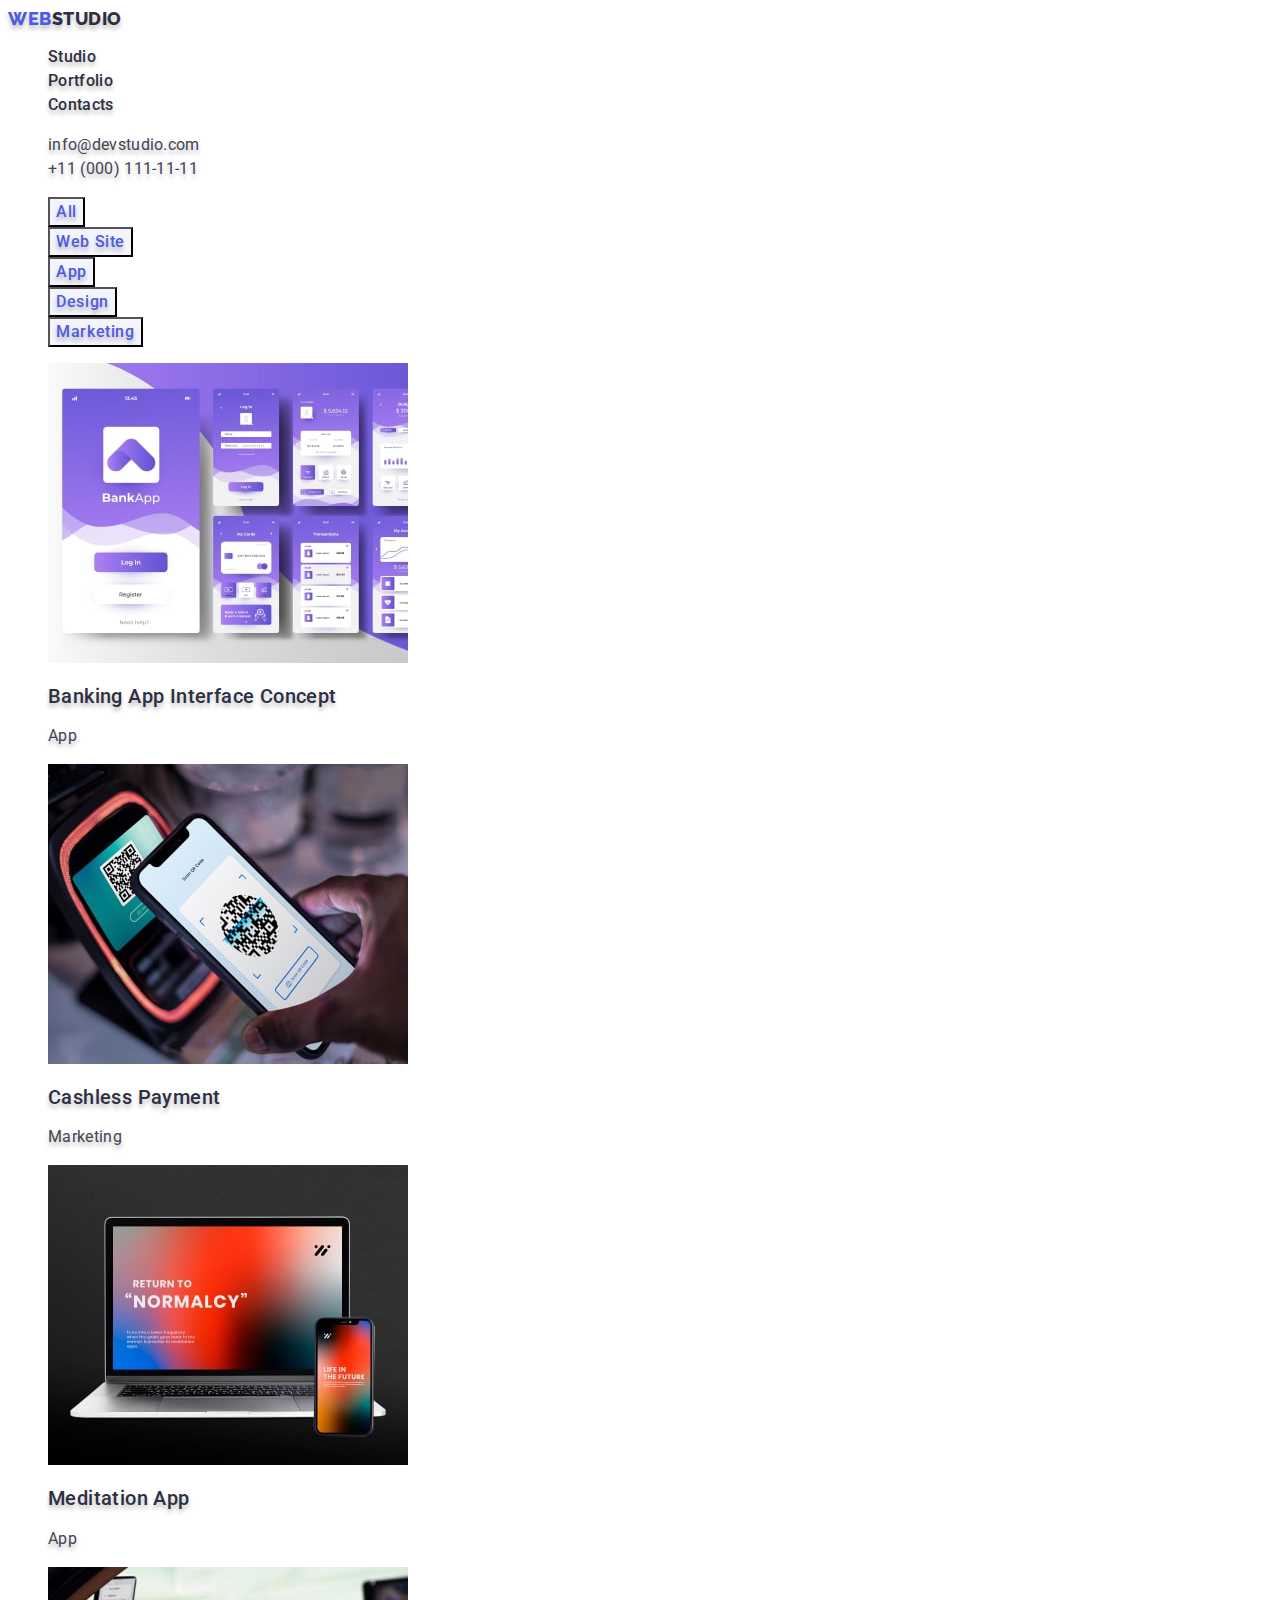
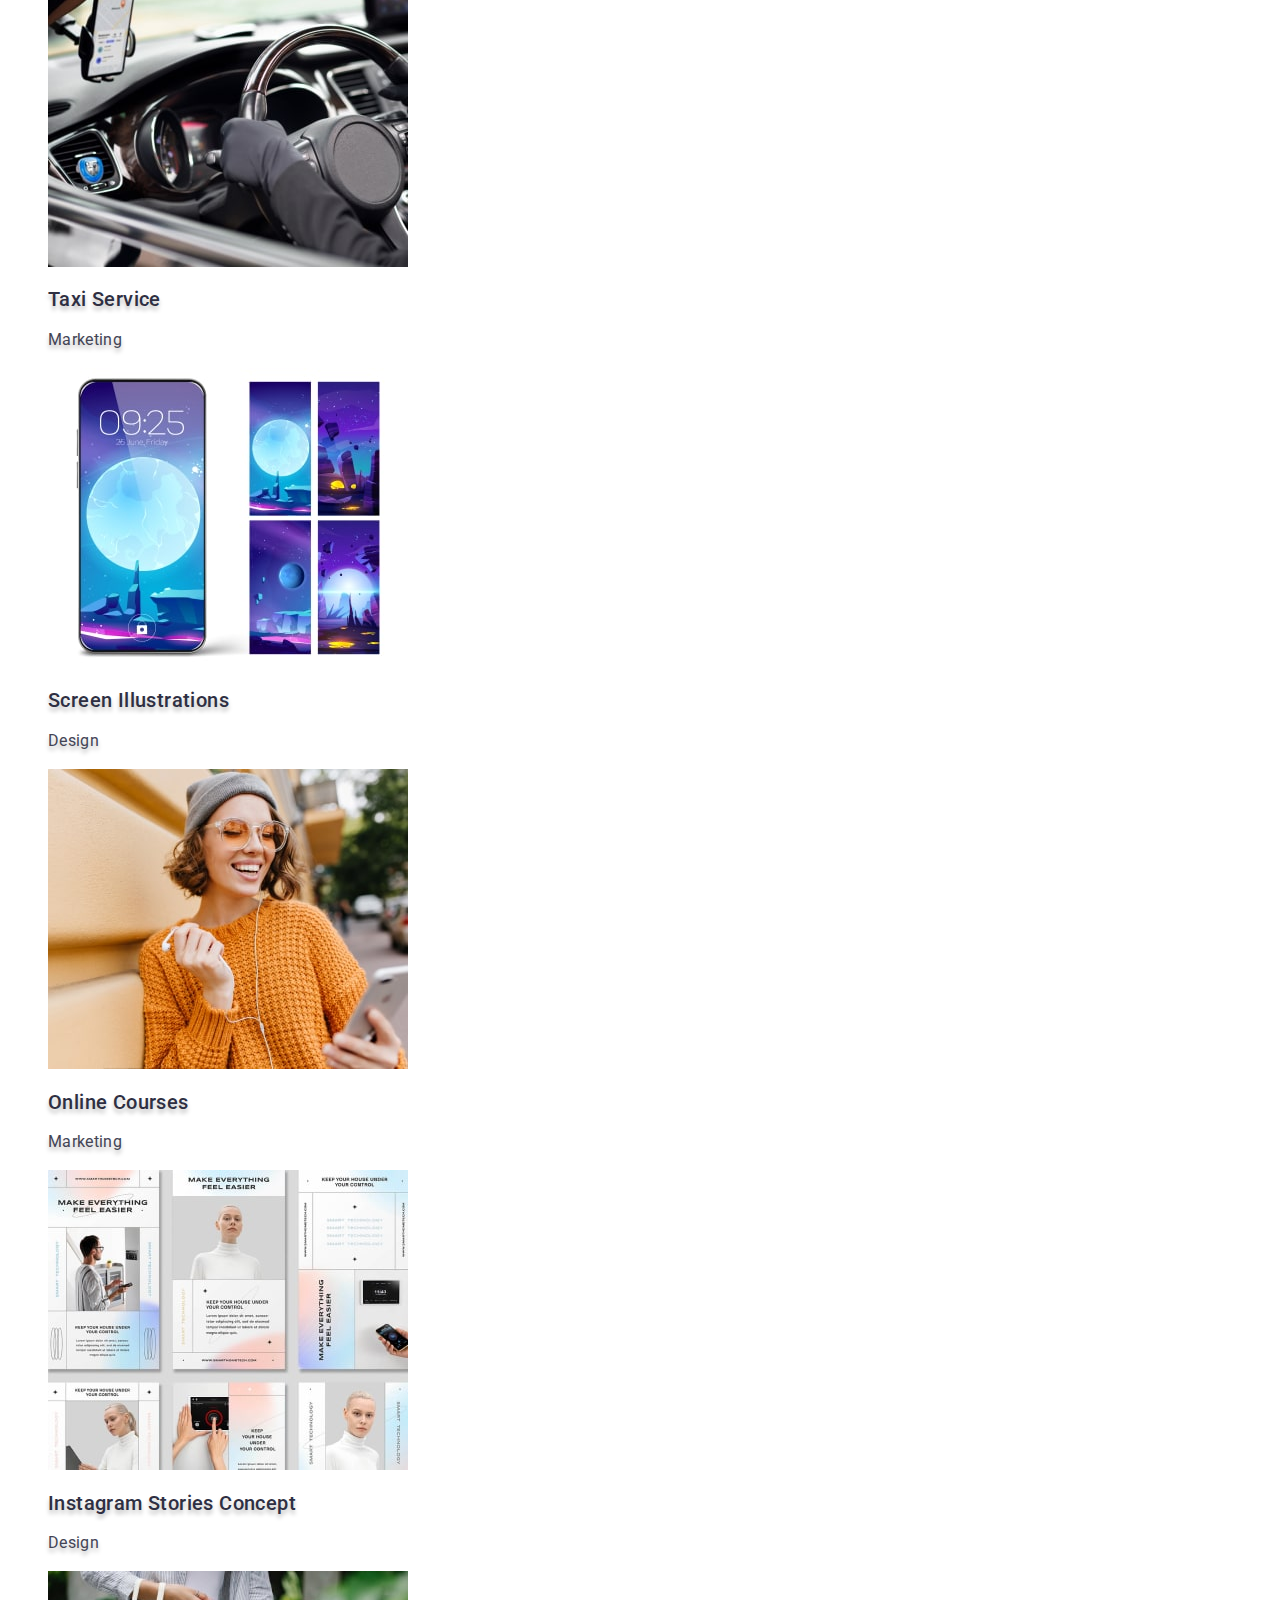
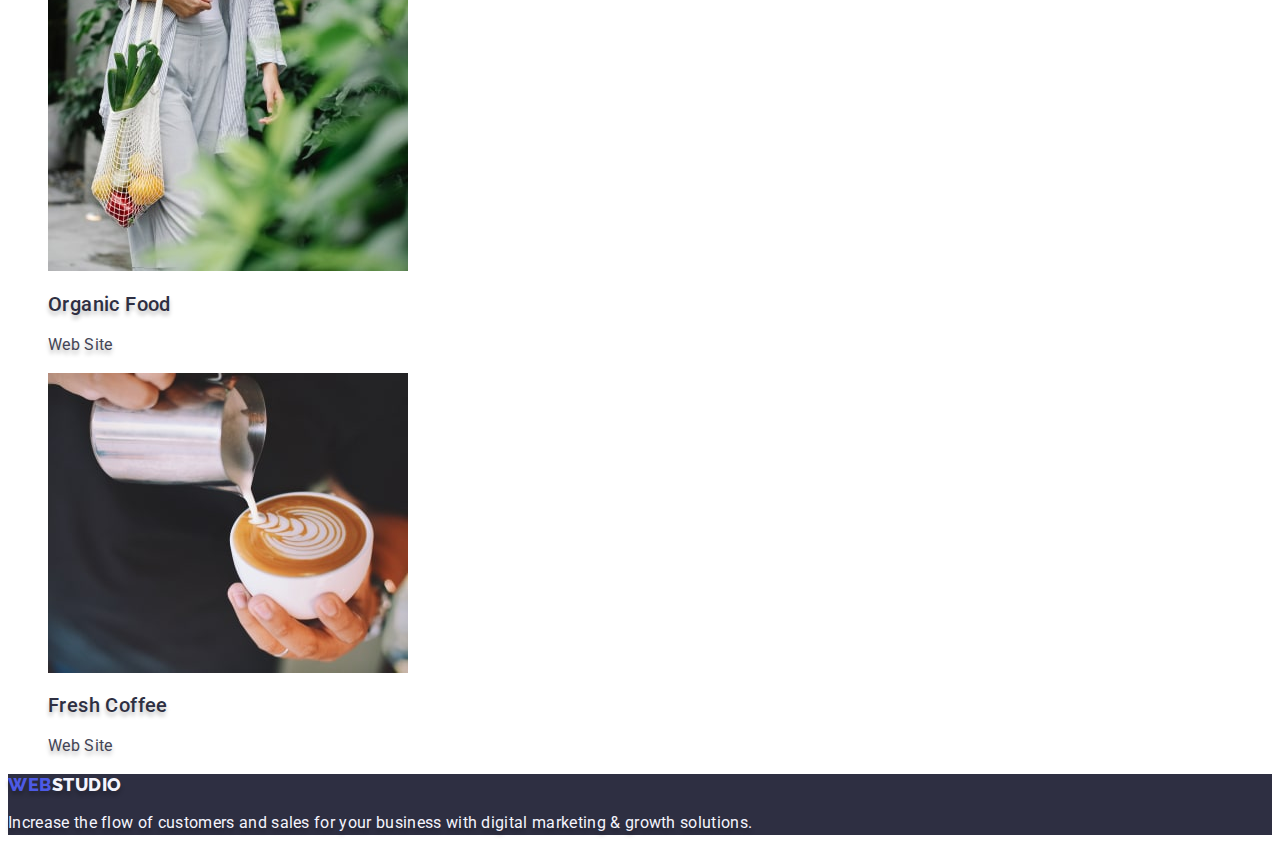
==== portfolio.html @ 1be3566a "Initial commit" ====
<!DOCTYPE html>
<html lang="en">
  <head>
    <meta charset="UTF-8" />
    <meta http-equiv="X-UA-Compatible" content="IE=edge" />
    <meta name="viewport" content="width=device-width, initial-scale=1.0" />
    <title>Document</title>
    <link rel="preconnect" href="https://fonts.googleapis.com" />
    <link rel="preconnect" href="https://fonts.gstatic.com" crossorigin />
    <link
      href="https://fonts.googleapis.com/css2?family=Raleway:wght@800&family=Roboto:wght@400;500;700;900&display=swap"
      rel="stylesheet"
    />
    <link rel="stylesheet" href="./css/styles.css" />
  </head>
  <body>
    <!-- Head_Portfolio -->
    <header class="portfolio-line">
      <!-- Logotype -->
      <nav class="portfolio-nav">
        <a class="portfolio-style link" href="./index.html"
          >Web<span class="logo link">Studio</span></a
        >
        <!-- Menu navigation -->
        <ul class="portfolio-menu list">
          <li class="portfolio-menu-item">
            <a class="portfolio-header-menu link" href="./index.html">Studio</a>
          </li>
          <li class="portfolio-menu-item">
            <a class="portfolio-header-menu link" href="./portfolio.html"
              >Portfolio</a
            >
          </li>
          <li class="portfolio-menu-item">
            <a class="portfolio-header-menu link" href="">Contacts</a>
          </li>
        </ul>
      </nav>
      <!-- Contacts -->
      <address class="address">
        <ul class="address-contact list">
          <li class="address-item">
            <a class="contact link" href="mailto:info@devstudio.com"
              >info@devstudio.com</a
            >
          </li>
          <li class="address-item">
            <a class="contact link" href="tel:+110001111111"
              >+11 (000) 111-11-11</a
            >
          </li>
        </ul>
      </address>
    </header>
    <!-- Filter Portfolio  -->
    <main class="portfolio-hero">
      <!-- Section_1_Portfolio-button -->
      <section class="advertising">
        <h1 hidden>portfolio</h1>
        <ul class="portfolio-list list">
          <li class="portfolio-item">
            <button type="button" class="portfolio-btn">All</button>
          </li>
          <li class="portfolio-item">
            <button type="button" class="portfolio-btn">Web Site</button>
          </li>
          <li class="portfolio-item">
            <button type="button" class="portfolio-btn">App</button>
          </li>
          <li class="portfolio-item">
            <button type="button" class="portfolio-btn">Design</button>
          </li>
          <li class="portfolio-item">
            <button type="button" class="portfolio-btn">Marketing</button>
          </li>
        </ul>
        <!-- Section_2_Portfolio -->
        <ul class="advertising-list list">
          <li class="advertising-item">
            <a class="link" href="./portfolio.html">
              <img
                src="./images/maket_bankapp-min.jpg"
                alt="Maket Bankapp photo"
                width="360"
                height="300"
              />
              <h2 class="advertising-subtitle">
                Banking App Interface Concept
              </h2>
              <p class="advertising-text">App</p>
            </a>
          </li>
          <li class="advertising-item">
            <a class="link" href="./portfolio.html">
              <img
                src="./images/qrscan-mobil.jpg"
                alt="QR-scan Mobil"
                width="360"
                height="300"
              />
              <h2 class="advertising-subtitle">Cashless Payment</h2>
              <p class="advertising-text">Marketing</p>
            </a>
          </li>
          <li class="advertising-item">
            <a class="link" href="./portfolio.html">
              <img
                src="./images/pc_and_mobile.jpg"
                alt="PC and Mobile"
                width="360"
                height="300"
              />
              <h2 class="advertising-subtitle">Meditation App</h2>
              <p class="advertising-text">App</p>
            </a>
          </li>

          <!-- Section_3_Portfolio -->

          <li class="advertising-item">
            <a class="link" href="./portfolio.html">
              <img
                src="./images/autogps.jpg"
                alt="Taxi"
                width="360"
                height="300"
              />
              <h2 class="advertising-subtitle">Taxi Service</h2>
              <p class="advertising-text">Marketing</p></a
            >
          </li>
          <li class="advertising-item">
            <a class="link" href="./portfolio.html">
              <img
                src="./images/mobile_phone_theme.jpg"
                alt="Mobile Theme"
                width="360"
                height="300"
              />
              <h2 class="advertising-subtitle">Screen Illustrations</h2>
              <p class="advertising-text">Design</p></a
            >
          </li>
          <li class="advertising-item">
            <a class="link" href="./portfolio.html">
              <img
                src="./images/girl_and_phone.jpg"
                alt="girl and WiFi"
                width="360"
                height="300"
              />
              <h2 class="advertising-subtitle">Online Courses</h2>
              <p class="advertising-text">Marketing</p></a
            >
          </li>

          <!-- Section_4_Portfolio -->

          <li class="advertising-item">
            <a class="link" href="./portfolio.html">
              <img
                src="./images/smart_house.jpg"
                alt="Smart House"
                width="360"
                height="300"
              />
              <h2 class="advertising-subtitle">Instagram Stories Concept</h2>
              <p class="advertising-text">Design</p></a
            >
          </li>
          <li class="advertising-item">
            <a class="link" href="./portfolio.html">
              <img
                src="./images/products.jpg"
                alt="Products"
                width="360"
                height="300"
              />
              <h2 class="advertising-subtitle">Organic Food</h2>
              <p class="advertising-text">Web Site</p></a
            >
          </li>
          <li class="advertising-item">
            <a class="link" href="./portfolio.html">
              <img
                src="./images/cappuccino.jpg"
                alt="Cappuccino"
                width="360"
                height="300"
              />
              <h2 class="advertising-subtitle">Fresh Coffee</h2>
              <p class="advertising-text">Web Site</p></a
            >
          </li>
        </ul>
      </section>
    </main>
    <!-- Footer Portfolio  -->
    <footer class="footer">
      <a class="style link" href="./index.html"
        >Web<span class="logo-footer link">Studio</span></a
      >
      <p class="footer-text">
        Increase the flow of customers and sales for your business with digital
        marketing & growth solutions.
      </p>
    </footer>
  </body>
</html>
---- css/styles.css ----
:root {
  --color-iris: #4d5ae5;
  --color-ocean: #404bbf;
  --color-green: #31d0aa;
  --color-slate: #434455;
  --color-light-slate: #8e8f99;
  --color-cornflower: #e7e9fc;
  --color-cloud: #f4f4fd;
  --color-grey: #2e2f42;
  --color-white: #ffffff;
  --color-dairy: #fcfcfc;
}

/** Базовий стиль */
body {
  font-family: 'Roboto', sans-serif;
  font-size: 16px;
  color: var(--color-grey);
  color: var(--color-slate);
  background-color: var(--color-white);
}

.link {
  text-decoration: none;
}

.list {
  list-style: none;
}
.header {
  background-color: var(--color-white);
}
/**Оформлення логотипу */
.style {
  font-family: 'Raleway', sans-serif;
  font-style: normal;
  font-size: 18px;
  text-transform: uppercase;
  font-weight: 800;
  line-height: 1.17;
  color: var(--color-iris);
  letter-spacing: 0.03em;
  text-shadow: 0px 4px 4px rgba(0, 0, 0, 0.25);
}
/** друга частина логотипу */
.logo {
  font-family: 'Raleway', sans-serif;
  font-style: normal;
  font-size: 18px;
  text-transform: uppercase;
  font-weight: 800;
  line-height: 1.17;
  letter-spacing: 0.03em;
  color: var(--color-grey);
  text-shadow: 0px 4px 4px rgba(0, 0, 0, 0.25);
}
/** Логотип Studio у футері */
.logo-footer {
  font-family: 'Raleway', sans-serif;
  font-style: normal;
  font-size: 18px;
  text-transform: uppercase;
  font-weight: 800;
  line-height: 1.17;
  color: var(--color-cloud);
  letter-spacing: 0.03em;
  text-shadow: 0px 4px 4px rgba(0, 0, 0, 0.25);
}
/** Меню навігації-посилання */

.menu {
  font-family: 'Roboto', sans-serif;
  font-style: normal;
}
.menu-item {
}
.header-menu {
  text-transform: capitalize;
  font-weight: 500;
  font-size: 16px;
  line-height: 1.5;
  letter-spacing: 0.02em;
  color: var(--color-grey);
  text-shadow: 0px 4px 4px rgba(0, 0, 0, 0.25);
}
.header-menu:hover,
.header-menu:focus {
  color: var(--color-ocean);
}
.header-menu:active {
  color: var(--color-white);
  background-color: var(--color-ocean);
}
/** Контакті */
.address {
  font-style: normal;
}
.address-contact {
}
.address-item {
}
.contact {
  font-family: 'Roboto', sans-serif;
  font-style: normal;
  font-weight: 400;
  font-size: 16px;
  line-height: 1.5;
  letter-spacing: 0.02em;
  color: var(--color-slate);
  text-shadow: 0px 4px 4px rgba(0, 0, 0, 0.25);
}
.contact:hover,
.contact:focus {
  color: var(--color-ocean);
  text-shadow: 0px 4px 4px rgba(0, 0, 0, 0.25);
}
/** Баннер секція 1 */
.hero {
  filter: drop-shadow(0px 4px 4px rgba(0, 0, 0, 0.25));
}
/** Заливка банера */
.banner-hero {
  background-color: var(--color-grey);
}
/** Текст банера */
.hero-title {
  font-weight: 700;
  font-size: 56px;
  line-height: 1.07;
  text-align: center;
  letter-spacing: 0.02em;
  color: var(--color-white);
  text-shadow: 0px 4px 4px rgba(0, 0, 0, 0.25);
}
/** Кнопка банера */
.hero-btn {
  font-family: 'Roboto', sans-serif;
  font-style: normal;
  font-weight: 500;
  font-size: 16px;
  line-height: 1.5;
  letter-spacing: 0.04em;
  color: var(--color-white);
  background-color: var(--color-iris);
  cursor: pointer;
}
.hero-btn:hover,
.hero-btn:focus {
  font-weight: 600;
  font-size: 16px;
  line-height: 1.19;
  letter-spacing: 0.04em;
  color: var(--color-white);
  background-color: var(--color-ocean);
}
.hero-btn:active {
  font-weight: 500;
  line-height: 1.5;
  color: var(--color-white);
  background-color: var(--color-ocean);
}
/** Секція 2 Бенефис */
.benefits {
  filter: drop-shadow(0px 4px 4px rgba(0, 0, 0, 0.25));
}
.benefits-list {
}
.benefits-item {
}
.benefits-subtitle {
  font-weight: 500;
  font-size: 20px;
  line-height: 1.2;
  letter-spacing: 0.02em;
  color: var(--color-grey);
  text-shadow: 0px 4px 4px rgba(0, 0, 0, 0.25);
}
.benefits-text {
  font-size: 16px;
  line-height: 1.5;
  letter-spacing: 0.02em;
  color: var(--color-slate);
  text-shadow: 0px 4px 4px rgba(0, 0, 0, 0.25);
}
/** Секція 3 digital */
.digital {
  filter: drop-shadow(0px 4px 4px rgba(0, 0, 0, 0.25));
}
.digital-title {
  font-weight: 700;
  font-size: 36px;
  line-height: 1.11;
  text-align: center;
  letter-spacing: 0.02em;
  text-transform: capitalize;
  color: var(--color-grey);
  text-shadow: 0px 4px 4px rgba(0, 0, 0, 0.25);
}
.digital-list {
}
.digital-item {
}
/** Секція 4 Команда */
.team {
  background-color: var(--color-cloud);
  filter: drop-shadow(0px 4px 4px rgba(0, 0, 0, 0.25));
}
.team-title {
  text-align: center;
  font-weight: 700;
  font-size: 36px;
  line-height: 1.11;
  letter-spacing: 0.02em;
  text-transform: capitalize;
  color: var(--color-grey);

  text-shadow: 0px 4px 4px rgba(0, 0, 0, 0.25);
}
.team-list {
}
.team-item {
  background-color: var(--color-white);
}
.team-subtitle {
  font-weight: 500;
  font-size: 20px;
  line-height: 1.2;
  letter-spacing: 0.02em;
  color: var(--color-grey);
  text-shadow: 0px 4px 4px rgba(0, 0, 0, 0.25);
}
.team-text {
  font-size: 16px;
  line-height: 1.5;
  letter-spacing: 0.02em;
  color: var(--color-slate);
  text-shadow: 0px 4px 4px rgba(0, 0, 0, 0.25);
}

/** Абзац у футері */
.footer {
  background-color: var(--color-grey);
}

.footer-text {
  font-size: 16px;
  line-height: 1.5;
  letter-spacing: 0.02em;
  color: var(--color-cloud);
  text-shadow: 0px 4px 4px rgba(0, 0, 0, 0.25);
}
/*? Сторінка Портфоліо */

/*? Шапка портфоліо */
.portfolio-line {
  background-color: var(--color-white);
}
.portfolio-nav {
}
/*? Логотип портфоліо */
.portfolio-style {
  font-family: 'Raleway', sans-serif;
  font-style: normal;
  font-size: 18px;
  text-transform: uppercase;
  font-weight: 800;
  line-height: 1.17;
  color: var(--color-iris);
  letter-spacing: 0.03em;
  text-shadow: 0px 4px 4px rgba(0, 0, 0, 0.25);
}
.portfolio-menu {
}
.portfolio-menu-item {
}
.portfolio-header-menu {
  font-family: 'Roboto', sans-serif;
  font-style: normal;
  text-transform: capitalize;
  font-weight: 500;
  font-size: 16px;
  line-height: 1.5;
  letter-spacing: 0.02em;
  color: var(--color-grey);
  text-shadow: 0px 4px 4px rgba(0, 0, 0, 0.25);
}
.portfolio-header-menu:hover,
.portfolio-header-menu:focus {
  color: var(--color-ocean);
}
.portfolio-header-menu:active {
  color: var(--color-white);
  background-color: var(--color-ocean);
}

/*? Секція 1 Кнопки портфоліо */
.portfolio-hero {
}
.portfolio-list {
}
.portfolio-item {
}
.portfolio-btn {
  font-family: 'Roboto', sans-serif;
  font-style: normal;
  font-weight: 500;
  font-size: 16px;
  line-height: 1.5;
  color: var(--color-iris);
  text-shadow: 0px 4px 4px rgba(0, 0, 0, 0.25);
  background-color: var(--color-cloud);

  text-align: center;
  letter-spacing: 0.04em;
}
.portfolio-btn:hover,
.portfolio-btn:focus {
  color: var(--color-white);
  background-color: var(--color-ocean);
  cursor: pointer;
}
.portfolio-btn:active {
  color: var(--color-white);
  background-color: var(--color-ocean);

  cursor: pointer;
  text-shadow: 0px 4px 4px rgba(0, 0, 0, 0.25);
}
/*? Секція 2 Реклама Портфоліо*/
.advertising {
}
.visually-hidden {
}
.advertising-list {
}
.advertising-item {
  background-color: var(--color-white);
}
.advertising-subtitle {
  font-weight: 500;
  font-size: 20px;
  line-height: 1.2;
  letter-spacing: 0.02em;
  color: var(--color-grey);
  text-shadow: 0px 4px 4px rgba(0, 0, 0, 0.25);
}
.advertising-text {
  font-size: 16px;
  line-height: 1.5;
  letter-spacing: 0.02em;
  color: var(--color-slate);
  text-shadow: 0px 4px 4px rgba(0, 0, 0, 0.25);
}
/*? Секція 3 Сервіс портфоліо */

/*? Секція 4 features портфоліо */
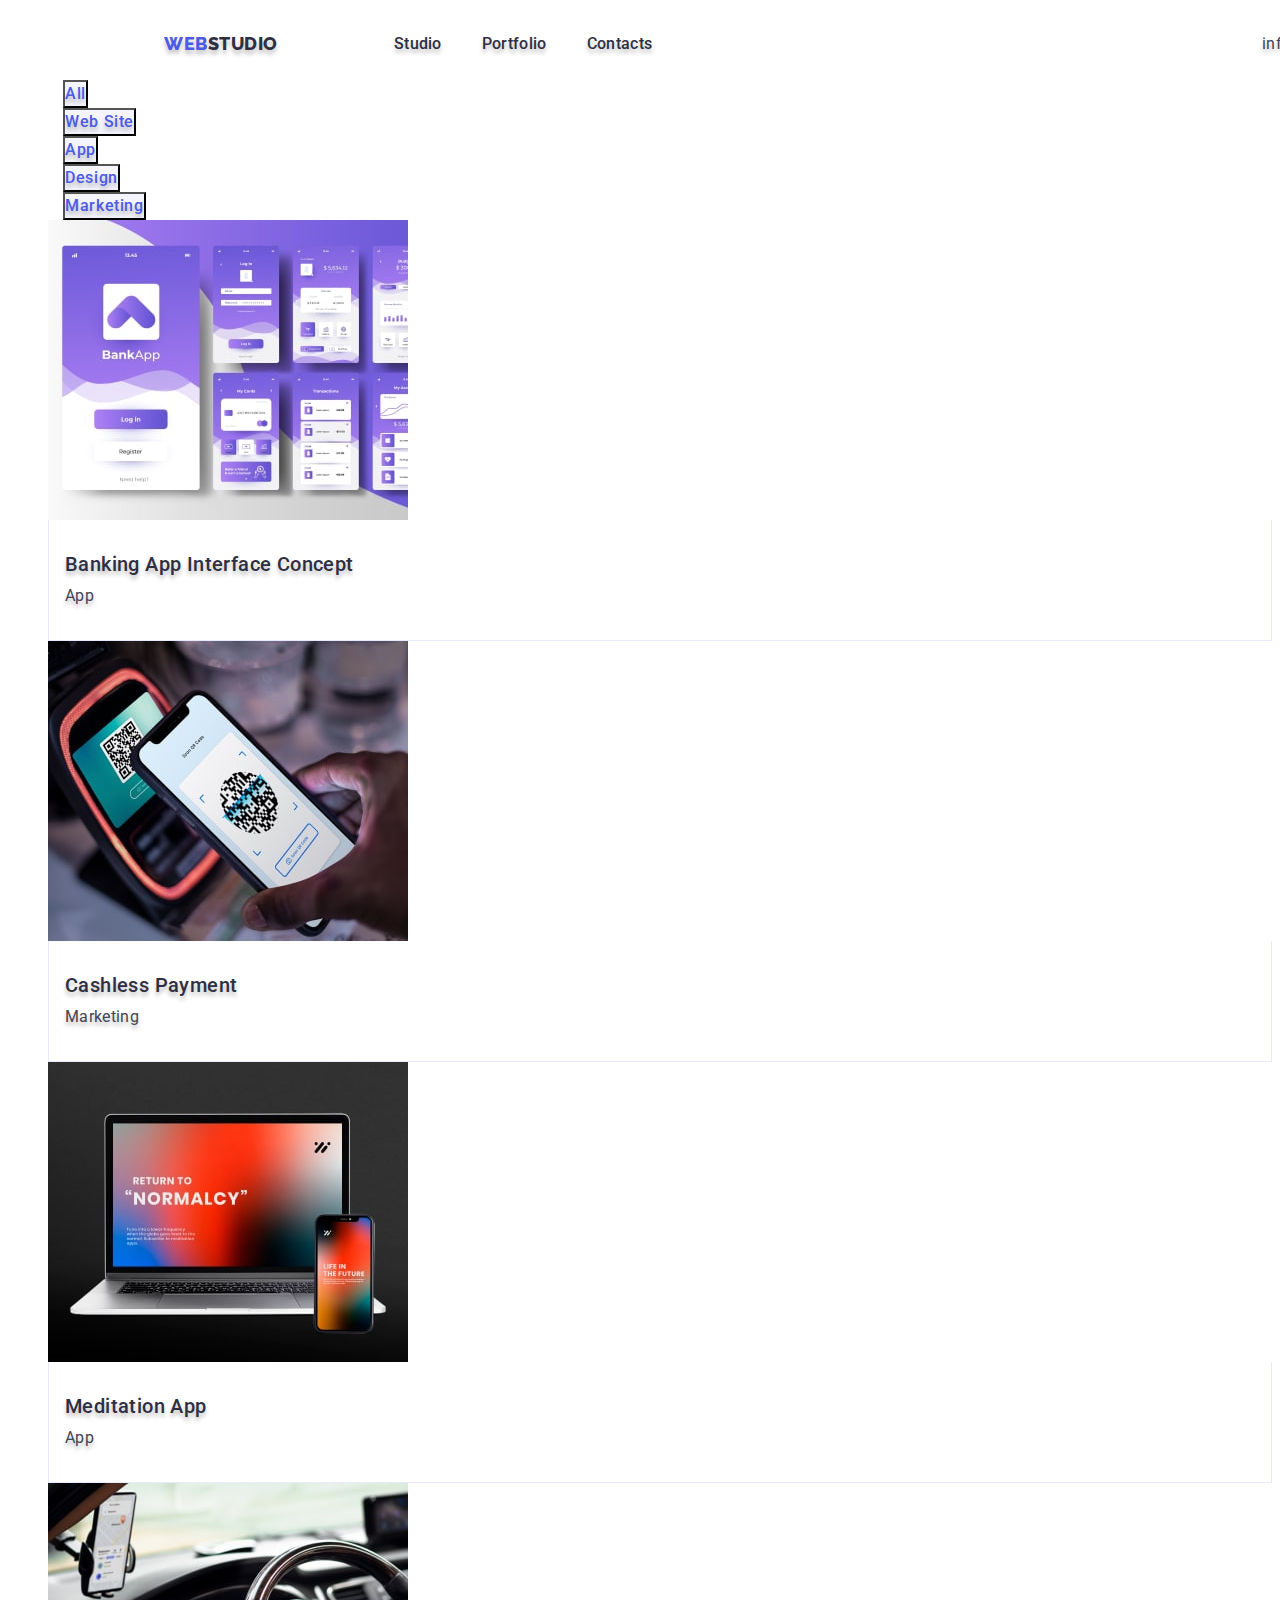
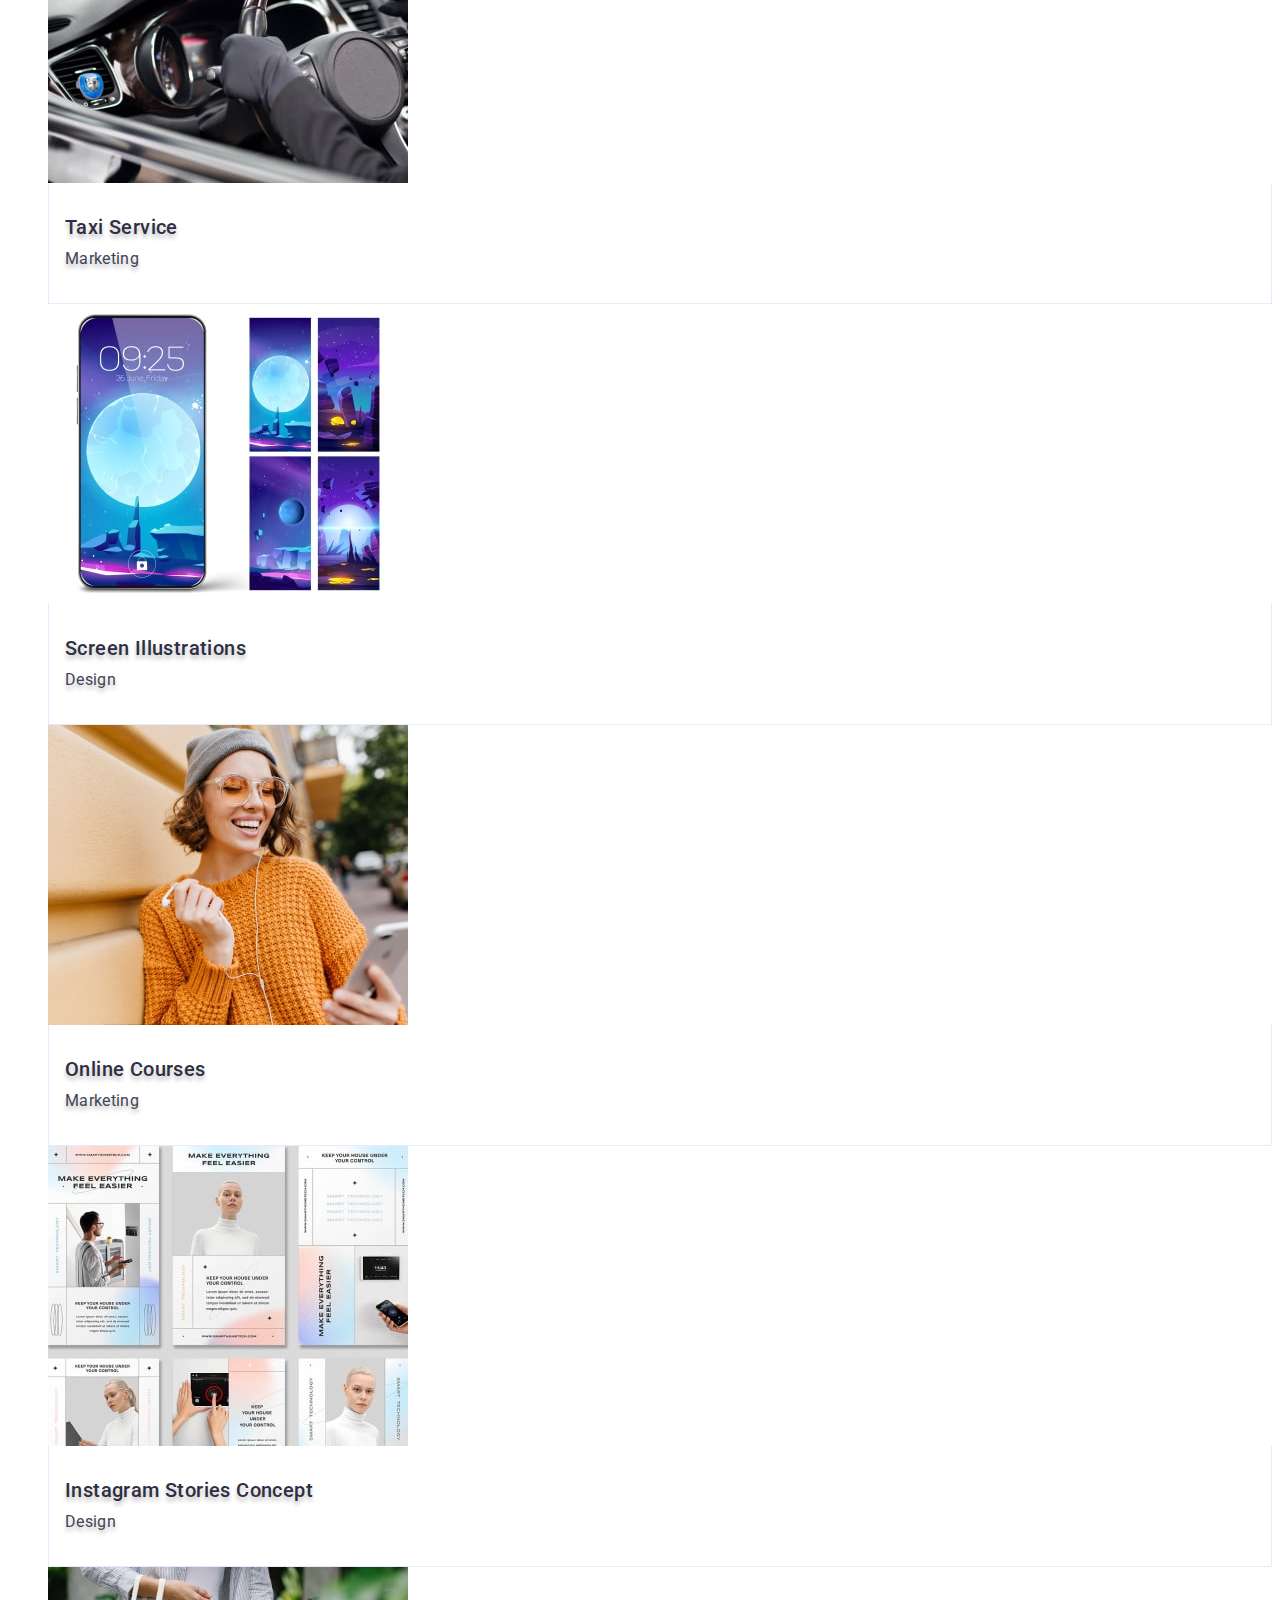
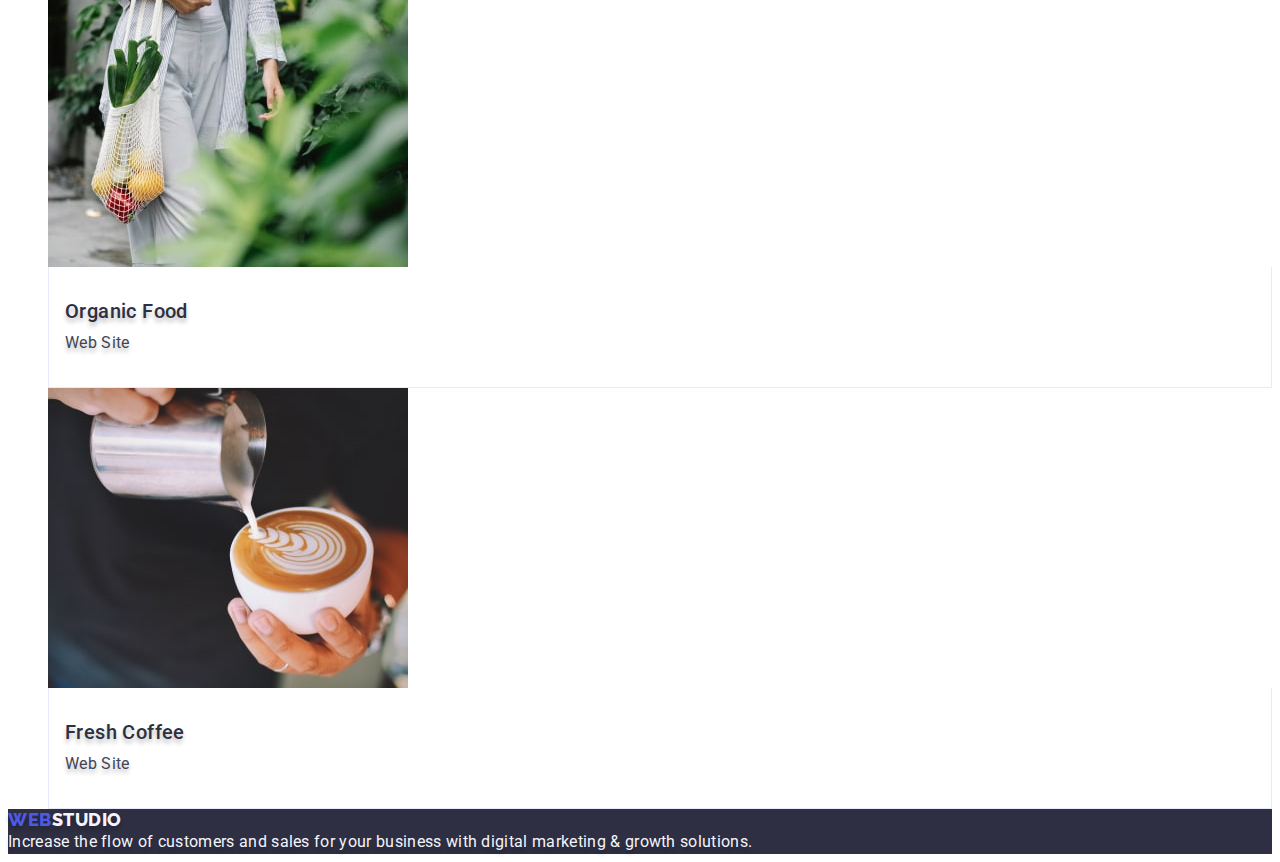
==== commit 7d637749: "add dz3" ====
--- a/portfolio.html
+++ b/portfolio.html
@@ -11,69 +11,78 @@
       href="https://fonts.googleapis.com/css2?family=Raleway:wght@800&family=Roboto:wght@400;500;700;900&display=swap"
       rel="stylesheet"
     />
+    <link
+      rel="stylesheet"
+      href="https://cdnjs.cloudflare.com/ajax/libs/modern-normalize/2.0.0/modern-normalize.min.css"
+      integrity="sha512-4xo8blKMVCiXpTaLzQSLSw3KFOVPWhm/TRtuPVc4WG6kUgjH6J03IBuG7JZPkcWMxJ5huwaBpOpnwYElP/m6wg=="
+      crossorigin="anonymous"
+      referrerpolicy="no-referrer"
+    />
     <link rel="stylesheet" href="./css/styles.css" />
   </head>
   <body>
     <!-- Head_Portfolio -->
     <header class="portfolio-line">
       <!-- Logotype -->
-      <nav class="portfolio-nav">
-        <a class="portfolio-style link" href="./index.html"
-          >Web<span class="logo link">Studio</span></a
-        >
-        <!-- Menu navigation -->
-        <ul class="portfolio-menu list">
-          <li class="portfolio-menu-item">
-            <a class="portfolio-header-menu link" href="./index.html">Studio</a>
-          </li>
-          <li class="portfolio-menu-item">
-            <a class="portfolio-header-menu link" href="./portfolio.html"
-              >Portfolio</a
-            >
-          </li>
-          <li class="portfolio-menu-item">
-            <a class="portfolio-header-menu link" href="">Contacts</a>
-          </li>
-        </ul>
-      </nav>
-      <!-- Contacts -->
-      <address class="address">
-        <ul class="address-contact list">
-          <li class="address-item">
-            <a class="contact link" href="mailto:info@devstudio.com"
-              >info@devstudio.com</a
-            >
-          </li>
-          <li class="address-item">
-            <a class="contact link" href="tel:+110001111111"
-              >+11 (000) 111-11-11</a
-            >
-          </li>
-        </ul>
-      </address>
+      <div class="container header-container">
+        <nav class="navigation">
+          <a class="style link" href="./index.html"
+            >Web<span class="logo link">Studio</span></a
+          >
+          <!-- Menu navigation -->
+          <ul class="menu list">
+            <li class="menu-item">
+              <a class="header-menu link" href="./index.html">Studio</a>
+            </li>
+            <li class="menu-item">
+              <a class="header-menu link" href="./portfolio.html">Portfolio</a>
+            </li>
+            <li class="menu-item">
+              <a class="header-menu link" href="">Contacts</a>
+            </li>
+          </ul>
+        </nav>
+        <!-- Contacts -->
+        <address class="address">
+          <ul class="address-contact list">
+            <li class="address-item">
+              <a class="contact link" href="mailto:info@devstudio.com"
+                >info@devstudio.com</a
+              >
+            </li>
+            <li class="address-item">
+              <a class="contact link" href="tel:+110001111111"
+                >+11 (000) 111-11-11</a
+              >
+            </li>
+          </ul>
+        </address>
+      </div>
     </header>
     <!-- Filter Portfolio  -->
     <main class="portfolio-hero">
       <!-- Section_1_Portfolio-button -->
       <section class="advertising">
-        <h1 hidden>portfolio</h1>
-        <ul class="portfolio-list list">
-          <li class="portfolio-item">
-            <button type="button" class="portfolio-btn">All</button>
-          </li>
-          <li class="portfolio-item">
-            <button type="button" class="portfolio-btn">Web Site</button>
-          </li>
-          <li class="portfolio-item">
-            <button type="button" class="portfolio-btn">App</button>
-          </li>
-          <li class="portfolio-item">
-            <button type="button" class="portfolio-btn">Design</button>
-          </li>
-          <li class="portfolio-item">
-            <button type="button" class="portfolio-btn">Marketing</button>
-          </li>
-        </ul>
+        <div class="container portfolio-container">
+          <h1 class="visually-hidden">portfolio</h1>
+          <ul class="portfolio-list list">
+            <li class="portfolio-item">
+              <button type="button" class="portfolio-btn">All</button>
+            </li>
+            <li class="portfolio-item">
+              <button type="button" class="portfolio-btn">Web Site</button>
+            </li>
+            <li class="portfolio-item">
+              <button type="button" class="portfolio-btn">App</button>
+            </li>
+            <li class="portfolio-item">
+              <button type="button" class="portfolio-btn">Design</button>
+            </li>
+            <li class="portfolio-item">
+              <button type="button" class="portfolio-btn">Marketing</button>
+            </li>
+          </ul>
+        </div>
         <!-- Section_2_Portfolio -->
         <ul class="advertising-list list">
           <li class="advertising-item">
@@ -84,10 +93,13 @@
                 width="360"
                 height="300"
               />
-              <h2 class="advertising-subtitle">
-                Banking App Interface Concept
-              </h2>
-              <p class="advertising-text">App</p>
+
+              <div class="advertising-portfolio">
+                <h2 class="advertising-subtitle">
+                  Banking App Interface Concept
+                </h2>
+                <p class="advertising-text">App</p>
+              </div>
             </a>
           </li>
           <li class="advertising-item">
@@ -98,8 +110,10 @@
                 width="360"
                 height="300"
               />
-              <h2 class="advertising-subtitle">Cashless Payment</h2>
-              <p class="advertising-text">Marketing</p>
+              <div class="advertising-portfolio">
+                <h2 class="advertising-subtitle">Cashless Payment</h2>
+                <p class="advertising-text">Marketing</p>
+              </div>
             </a>
           </li>
           <li class="advertising-item">
@@ -110,8 +124,10 @@
                 width="360"
                 height="300"
               />
-              <h2 class="advertising-subtitle">Meditation App</h2>
-              <p class="advertising-text">App</p>
+              <div class="advertising-portfolio">
+                <h2 class="advertising-subtitle">Meditation App</h2>
+                <p class="advertising-text">App</p>
+              </div>
             </a>
           </li>
 
@@ -125,8 +141,10 @@
                 width="360"
                 height="300"
               />
-              <h2 class="advertising-subtitle">Taxi Service</h2>
-              <p class="advertising-text">Marketing</p></a
+              <div class="advertising-portfolio">
+                <h2 class="advertising-subtitle">Taxi Service</h2>
+                <p class="advertising-text">Marketing</p>
+              </div></a
             >
           </li>
           <li class="advertising-item">
@@ -137,8 +155,10 @@
                 width="360"
                 height="300"
               />
-              <h2 class="advertising-subtitle">Screen Illustrations</h2>
-              <p class="advertising-text">Design</p></a
+              <div class="advertising-portfolio">
+                <h2 class="advertising-subtitle">Screen Illustrations</h2>
+                <p class="advertising-text">Design</p>
+              </div></a
             >
           </li>
           <li class="advertising-item">
@@ -149,8 +169,10 @@
                 width="360"
                 height="300"
               />
-              <h2 class="advertising-subtitle">Online Courses</h2>
-              <p class="advertising-text">Marketing</p></a
+              <div class="advertising-portfolio">
+                <h2 class="advertising-subtitle">Online Courses</h2>
+                <p class="advertising-text">Marketing</p>
+              </div></a
             >
           </li>
 
@@ -164,8 +186,10 @@
                 width="360"
                 height="300"
               />
-              <h2 class="advertising-subtitle">Instagram Stories Concept</h2>
-              <p class="advertising-text">Design</p></a
+              <div class="advertising-portfolio">
+                <h2 class="advertising-subtitle">Instagram Stories Concept</h2>
+                <p class="advertising-text">Design</p>
+              </div></a
             >
           </li>
           <li class="advertising-item">
@@ -176,8 +200,10 @@
                 width="360"
                 height="300"
               />
-              <h2 class="advertising-subtitle">Organic Food</h2>
-              <p class="advertising-text">Web Site</p></a
+              <div class="advertising-portfolio">
+                <h2 class="advertising-subtitle">Organic Food</h2>
+                <p class="advertising-text">Web Site</p>
+              </div></a
             >
           </li>
           <li class="advertising-item">
@@ -188,8 +214,10 @@
                 width="360"
                 height="300"
               />
-              <h2 class="advertising-subtitle">Fresh Coffee</h2>
-              <p class="advertising-text">Web Site</p></a
+              <div class="advertising-portfolio">
+                <h2 class="advertising-subtitle">Fresh Coffee</h2>
+                <p class="advertising-text">Web Site</p>
+              </div></a
             >
           </li>
         </ul>
--- a/css/styles.css
+++ b/css/styles.css
@@ -11,6 +11,19 @@
   --color-dairy: #fcfcfc;
 }
 
+.visually-hidden {
+  position: absolute;
+  width: 1px;
+  height: 1px;
+  margin: -1px;
+  border: 0;
+  padding: 0;
+  white-space: nowrap;
+  clip-path: inset(100%);
+  clip: rect(0 0 0 0);
+  overflow: hidden;
+}
+
 /** Базовий стиль */
 body {
   font-family: 'Roboto', sans-serif;
@@ -20,6 +33,44 @@
   background-color: var(--color-white);
 }
 
+p,
+h1,
+h2,
+h3,
+h4,
+h5,
+h6 {
+  margin-top: 0;
+  margin-bottom: 0;
+}
+
+ul {
+  margin-top: 0;
+  margin-bottom: 0;
+  gap: 40px;
+}
+
+img {
+  display: flex;
+  display: block;
+  max-width: 100%;
+  height: auto;
+}
+
+.container {
+  width: 100px;
+  min-width: 1440px;
+  padding-left: 15px;
+  padding-right: 15px;
+  margin: 0 auto;
+}
+.header-container {
+  display: flex;
+  justify-content: space-between;
+  padding-left: 156px;
+  padding-right: 156px;
+  align-items: center;
+}
 .link {
   text-decoration: none;
 }
@@ -27,11 +78,303 @@
 .list {
   list-style: none;
 }
+
 .header {
   background-color: var(--color-white);
+  padding-top: 24px;
+  padding-bottom: 24px;
+}
+.navigation {
+  display: flex;
+  align-items: center;
 }
 /**Оформлення логотипу */
 .style {
+  font-family: 'Raleway', sans-serif;
+  font-style: normal;
+  font-size: 18px;
+  text-transform: uppercase;
+  font-weight: 800;
+  line-height: 1.17;
+
+  color: var(--color-iris);
+  letter-spacing: 0.03em;
+  text-shadow: 0px 4px 4px rgba(0, 0, 0, 0.25);
+}
+/** друга частина логотипу */
+.logo {
+  font-family: 'Raleway', sans-serif;
+  font-style: normal;
+  font-size: 18px;
+  text-transform: uppercase;
+  font-weight: 800;
+  line-height: 1.17;
+  letter-spacing: 0.03em;
+  color: var(--color-grey);
+  text-shadow: 0px 4px 4px rgba(0, 0, 0, 0.25);
+}
+/** Логотип Studio у футері */
+.logo-footer {
+  font-family: 'Raleway', sans-serif;
+  font-style: normal;
+  font-size: 18px;
+  text-transform: uppercase;
+  font-weight: 800;
+  line-height: 1.17;
+  color: var(--color-cloud);
+  letter-spacing: 0.03em;
+  text-shadow: 0px 4px 4px rgba(0, 0, 0, 0.25);
+}
+/** Меню навігації-посилання */
+
+.menu {
+  font-family: 'Roboto', sans-serif;
+  font-style: normal;
+  display: flex;
+  flex-direction: row;
+  align-items: flex-start;
+  margin: 0 76px;
+}
+.menu-item {
+}
+.header-menu {
+  text-transform: capitalize;
+  font-weight: 500;
+  font-size: 16px;
+  line-height: 1.5;
+  letter-spacing: 0.02em;
+  color: var(--color-grey);
+  text-shadow: 0px 4px 4px rgba(0, 0, 0, 0.25);
+}
+.header-menu:hover,
+.header-menu:focus {
+  color: var(--color-ocean);
+}
+.header-menu:active {
+  color: var(--color-white);
+  background-color: var(--color-ocean);
+}
+/** Контакті */
+.address {
+  font-style: normal;
+}
+.address-contact {
+  display: flex;
+  align-items: center;
+  gap: 40px;
+}
+
+.address-item {
+}
+.contact {
+  font-family: 'Roboto', sans-serif;
+  font-style: normal;
+  font-weight: 400;
+  font-size: 16px;
+  line-height: 1.5;
+  letter-spacing: 0.02em;
+  color: var(--color-slate);
+  text-shadow: 0px 4px 4px rgba(0, 0, 0, 0.25);
+}
+.contact:hover,
+.contact:focus {
+  color: var(--color-ocean);
+  text-shadow: 0px 4px 4px rgba(0, 0, 0, 0.25);
+}
+/** Баннер секція 1 */
+.hero {
+  filter: drop-shadow(0px 4px 4px rgba(0, 0, 0, 0.25));
+}
+/** Заливка банера */
+.banner-hero {
+  min-height: 600px;
+}
+
+.hero-container {
+  width: 1440px;
+
+  left: 0px;
+  top: 72px;
+  background-color: var(--color-grey);
+}
+/** Текст банера */
+.hero-title {
+  font-weight: 700;
+  font-size: 56px;
+  line-height: 1.07;
+  text-align: center;
+  letter-spacing: 0.02em;
+  max-width: 496px;
+  margin: 0 auto;
+  padding-top: 188px;
+  padding-bottom: 188px;
+  color: var(--color-white);
+  text-shadow: 0px 4px 4px rgba(0, 0, 0, 0.25);
+}
+/** Кнопка банера */
+.hero-btn {
+  font-family: 'Roboto', sans-serif;
+  font-style: normal;
+  font-weight: 500;
+  font-size: 16px;
+  line-height: 1.5;
+  letter-spacing: 0.04em;
+  display: flex;
+  flex-direction: row;
+  align-items: flex-start;
+  padding: 16px 32px;
+  gap: 10px;
+  color: var(--color-white);
+  background-color: var(--color-iris);
+  cursor: pointer;
+}
+.hero-btn:hover,
+.hero-btn:focus {
+  font-weight: 600;
+  font-size: 16px;
+  line-height: 1.19;
+  letter-spacing: 0.04em;
+  color: var(--color-white);
+  background-color: var(--color-ocean);
+}
+.hero-btn:active {
+  font-weight: 500;
+  line-height: 1.5;
+  color: var(--color-white);
+  background-color: var(--color-ocean);
+}
+/** Секція 2 Бенефис */
+.benefits {
+  filter: drop-shadow(0px 4px 4px rgba(0, 0, 0, 0.25));
+}
+.benefits-list {
+  display: flex;
+  min-width: 1128px;
+  padding-top: 120px;
+  padding-bottom: 120px;
+  margin: 0 156px;
+}
+.benefits-item {
+  display: flex;
+  flex-direction: column;
+  align-items: flex-start;
+  width: calc((100-72px) / 4);
+  padding: 0px;
+  gap: 8px;
+}
+.benefits-subtitle {
+  font-weight: 500;
+  font-size: 20px;
+  line-height: 1.2;
+  letter-spacing: 0.02em;
+  color: var(--color-grey);
+  text-shadow: 0px 4px 4px rgba(0, 0, 0, 0.25);
+  flex: none;
+  order: 0;
+  flex-grow: 0;
+}
+.benefits-text {
+  font-size: 16px;
+  line-height: 1.5;
+  letter-spacing: 0.02em;
+  color: var(--color-slate);
+  text-shadow: 0px 4px 4px rgba(0, 0, 0, 0.25);
+  flex: none;
+  order: 1;
+  flex-grow: 0;
+}
+/** Секція 3 digital */
+.digital {
+  filter: drop-shadow(0px 4px 4px rgba(0, 0, 0, 0.25));
+}
+
+.container-digital {
+  display: block;
+  padding-bottom: 120px;
+  margin: 0 auto;
+}
+.digital-title {
+  font-weight: 700;
+  font-size: 36px;
+  line-height: 1.11;
+  text-align: center;
+  letter-spacing: 0.02em;
+  margin-bottom: 72px;
+  text-transform: capitalize;
+  color: var(--color-grey);
+  text-shadow: 0px 4px 4px rgba(0, 0, 0, 0.25);
+}
+.digital-list {
+  display: flex;
+  width: calc((100%-48) / 3);
+  align-items: center;
+  gap: 24px;
+
+  padding: 0 156px;
+}
+.digital-item {
+}
+/** Секція 4 Команда */
+.team {
+  background-color: var(--color-cloud);
+  filter: drop-shadow(0px 4px 4px rgba(0, 0, 0, 0.25));
+}
+.team-title {
+  text-align: center;
+  font-weight: 700;
+  font-size: 36px;
+  line-height: 1.11;
+  letter-spacing: 0.02em;
+  text-transform: capitalize;
+  color: var(--color-grey);
+
+  text-shadow: 0px 4px 4px rgba(0, 0, 0, 0.25);
+}
+.team-list {
+}
+.team-item {
+  background-color: var(--color-white);
+}
+.team-subtitle {
+  font-weight: 500;
+  font-size: 20px;
+  line-height: 1.2;
+  letter-spacing: 0.02em;
+  color: var(--color-grey);
+  text-shadow: 0px 4px 4px rgba(0, 0, 0, 0.25);
+}
+.team-text {
+  font-size: 16px;
+  line-height: 1.5;
+  letter-spacing: 0.02em;
+  color: var(--color-slate);
+  text-shadow: 0px 4px 4px rgba(0, 0, 0, 0.25);
+}
+
+/** Абзац у футері */
+.footer {
+  background-color: var(--color-grey);
+}
+
+.footer-text {
+  font-size: 16px;
+  line-height: 1.5;
+  letter-spacing: 0.02em;
+  color: var(--color-cloud);
+  text-shadow: 0px 4px 4px rgba(0, 0, 0, 0.25);
+}
+/*? Сторінка Портфоліо */
+
+/*? Шапка портфоліо */
+.portfolio-line {
+  padding-top: 24px;
+  padding-bottom: 24px;
+  background-color: var(--color-white);
+}
+.portfolio-nav {
+}
+/*? Логотип портфоліо */
+.portfolio-style {
   font-family: 'Raleway', sans-serif;
   font-style: normal;
   font-size: 18px;
@@ -42,233 +385,6 @@
   letter-spacing: 0.03em;
   text-shadow: 0px 4px 4px rgba(0, 0, 0, 0.25);
 }
-/** друга частина логотипу */
-.logo {
-  font-family: 'Raleway', sans-serif;
-  font-style: normal;
-  font-size: 18px;
-  text-transform: uppercase;
-  font-weight: 800;
-  line-height: 1.17;
-  letter-spacing: 0.03em;
-  color: var(--color-grey);
-  text-shadow: 0px 4px 4px rgba(0, 0, 0, 0.25);
-}
-/** Логотип Studio у футері */
-.logo-footer {
-  font-family: 'Raleway', sans-serif;
-  font-style: normal;
-  font-size: 18px;
-  text-transform: uppercase;
-  font-weight: 800;
-  line-height: 1.17;
-  color: var(--color-cloud);
-  letter-spacing: 0.03em;
-  text-shadow: 0px 4px 4px rgba(0, 0, 0, 0.25);
-}
-/** Меню навігації-посилання */
-
-.menu {
-  font-family: 'Roboto', sans-serif;
-  font-style: normal;
-}
-.menu-item {
-}
-.header-menu {
-  text-transform: capitalize;
-  font-weight: 500;
-  font-size: 16px;
-  line-height: 1.5;
-  letter-spacing: 0.02em;
-  color: var(--color-grey);
-  text-shadow: 0px 4px 4px rgba(0, 0, 0, 0.25);
-}
-.header-menu:hover,
-.header-menu:focus {
-  color: var(--color-ocean);
-}
-.header-menu:active {
-  color: var(--color-white);
-  background-color: var(--color-ocean);
-}
-/** Контакті */
-.address {
-  font-style: normal;
-}
-.address-contact {
-}
-.address-item {
-}
-.contact {
-  font-family: 'Roboto', sans-serif;
-  font-style: normal;
-  font-weight: 400;
-  font-size: 16px;
-  line-height: 1.5;
-  letter-spacing: 0.02em;
-  color: var(--color-slate);
-  text-shadow: 0px 4px 4px rgba(0, 0, 0, 0.25);
-}
-.contact:hover,
-.contact:focus {
-  color: var(--color-ocean);
-  text-shadow: 0px 4px 4px rgba(0, 0, 0, 0.25);
-}
-/** Баннер секція 1 */
-.hero {
-  filter: drop-shadow(0px 4px 4px rgba(0, 0, 0, 0.25));
-}
-/** Заливка банера */
-.banner-hero {
-  background-color: var(--color-grey);
-}
-/** Текст банера */
-.hero-title {
-  font-weight: 700;
-  font-size: 56px;
-  line-height: 1.07;
-  text-align: center;
-  letter-spacing: 0.02em;
-  color: var(--color-white);
-  text-shadow: 0px 4px 4px rgba(0, 0, 0, 0.25);
-}
-/** Кнопка банера */
-.hero-btn {
-  font-family: 'Roboto', sans-serif;
-  font-style: normal;
-  font-weight: 500;
-  font-size: 16px;
-  line-height: 1.5;
-  letter-spacing: 0.04em;
-  color: var(--color-white);
-  background-color: var(--color-iris);
-  cursor: pointer;
-}
-.hero-btn:hover,
-.hero-btn:focus {
-  font-weight: 600;
-  font-size: 16px;
-  line-height: 1.19;
-  letter-spacing: 0.04em;
-  color: var(--color-white);
-  background-color: var(--color-ocean);
-}
-.hero-btn:active {
-  font-weight: 500;
-  line-height: 1.5;
-  color: var(--color-white);
-  background-color: var(--color-ocean);
-}
-/** Секція 2 Бенефис */
-.benefits {
-  filter: drop-shadow(0px 4px 4px rgba(0, 0, 0, 0.25));
-}
-.benefits-list {
-}
-.benefits-item {
-}
-.benefits-subtitle {
-  font-weight: 500;
-  font-size: 20px;
-  line-height: 1.2;
-  letter-spacing: 0.02em;
-  color: var(--color-grey);
-  text-shadow: 0px 4px 4px rgba(0, 0, 0, 0.25);
-}
-.benefits-text {
-  font-size: 16px;
-  line-height: 1.5;
-  letter-spacing: 0.02em;
-  color: var(--color-slate);
-  text-shadow: 0px 4px 4px rgba(0, 0, 0, 0.25);
-}
-/** Секція 3 digital */
-.digital {
-  filter: drop-shadow(0px 4px 4px rgba(0, 0, 0, 0.25));
-}
-.digital-title {
-  font-weight: 700;
-  font-size: 36px;
-  line-height: 1.11;
-  text-align: center;
-  letter-spacing: 0.02em;
-  text-transform: capitalize;
-  color: var(--color-grey);
-  text-shadow: 0px 4px 4px rgba(0, 0, 0, 0.25);
-}
-.digital-list {
-}
-.digital-item {
-}
-/** Секція 4 Команда */
-.team {
-  background-color: var(--color-cloud);
-  filter: drop-shadow(0px 4px 4px rgba(0, 0, 0, 0.25));
-}
-.team-title {
-  text-align: center;
-  font-weight: 700;
-  font-size: 36px;
-  line-height: 1.11;
-  letter-spacing: 0.02em;
-  text-transform: capitalize;
-  color: var(--color-grey);
-
-  text-shadow: 0px 4px 4px rgba(0, 0, 0, 0.25);
-}
-.team-list {
-}
-.team-item {
-  background-color: var(--color-white);
-}
-.team-subtitle {
-  font-weight: 500;
-  font-size: 20px;
-  line-height: 1.2;
-  letter-spacing: 0.02em;
-  color: var(--color-grey);
-  text-shadow: 0px 4px 4px rgba(0, 0, 0, 0.25);
-}
-.team-text {
-  font-size: 16px;
-  line-height: 1.5;
-  letter-spacing: 0.02em;
-  color: var(--color-slate);
-  text-shadow: 0px 4px 4px rgba(0, 0, 0, 0.25);
-}
-
-/** Абзац у футері */
-.footer {
-  background-color: var(--color-grey);
-}
-
-.footer-text {
-  font-size: 16px;
-  line-height: 1.5;
-  letter-spacing: 0.02em;
-  color: var(--color-cloud);
-  text-shadow: 0px 4px 4px rgba(0, 0, 0, 0.25);
-}
-/*? Сторінка Портфоліо */
-
-/*? Шапка портфоліо */
-.portfolio-line {
-  background-color: var(--color-white);
-}
-.portfolio-nav {
-}
-/*? Логотип портфоліо */
-.portfolio-style {
-  font-family: 'Raleway', sans-serif;
-  font-style: normal;
-  font-size: 18px;
-  text-transform: uppercase;
-  font-weight: 800;
-  line-height: 1.17;
-  color: var(--color-iris);
-  letter-spacing: 0.03em;
-  text-shadow: 0px 4px 4px rgba(0, 0, 0, 0.25);
-}
 .portfolio-menu {
 }
 .portfolio-menu-item {
@@ -294,6 +410,8 @@
 }
 
 /*? Секція 1 Кнопки портфоліо */
+.portfolio-container {
+}
 .portfolio-hero {
 }
 .portfolio-list {
@@ -309,7 +427,13 @@
   color: var(--color-iris);
   text-shadow: 0px 4px 4px rgba(0, 0, 0, 0.25);
   background-color: var(--color-cloud);
-
+  display: flex;
+  flex-direction: row;
+  align-items: flex-start;
+  padding: 0px;
+  gap: 24px;
+  flex-wrap: wrap;
+  justify-content: center;
   text-align: center;
   letter-spacing: 0.04em;
 }
@@ -332,10 +456,20 @@
 .visually-hidden {
 }
 .advertising-list {
+  display: block;
+  column-gap: 24px;
 }
 .advertising-item {
+  width: calc((100%-48px) / 3);
   background-color: var(--color-white);
 }
+
+.advertising-portfolio {
+  padding: 32px 16px;
+  border: 1px solid var(--color-cornflower);
+  border-top: none;
+}
+
 .advertising-subtitle {
   font-weight: 500;
   font-size: 20px;
@@ -343,6 +477,7 @@
   letter-spacing: 0.02em;
   color: var(--color-grey);
   text-shadow: 0px 4px 4px rgba(0, 0, 0, 0.25);
+  margin-bottom: 8px;
 }
 .advertising-text {
   font-size: 16px;
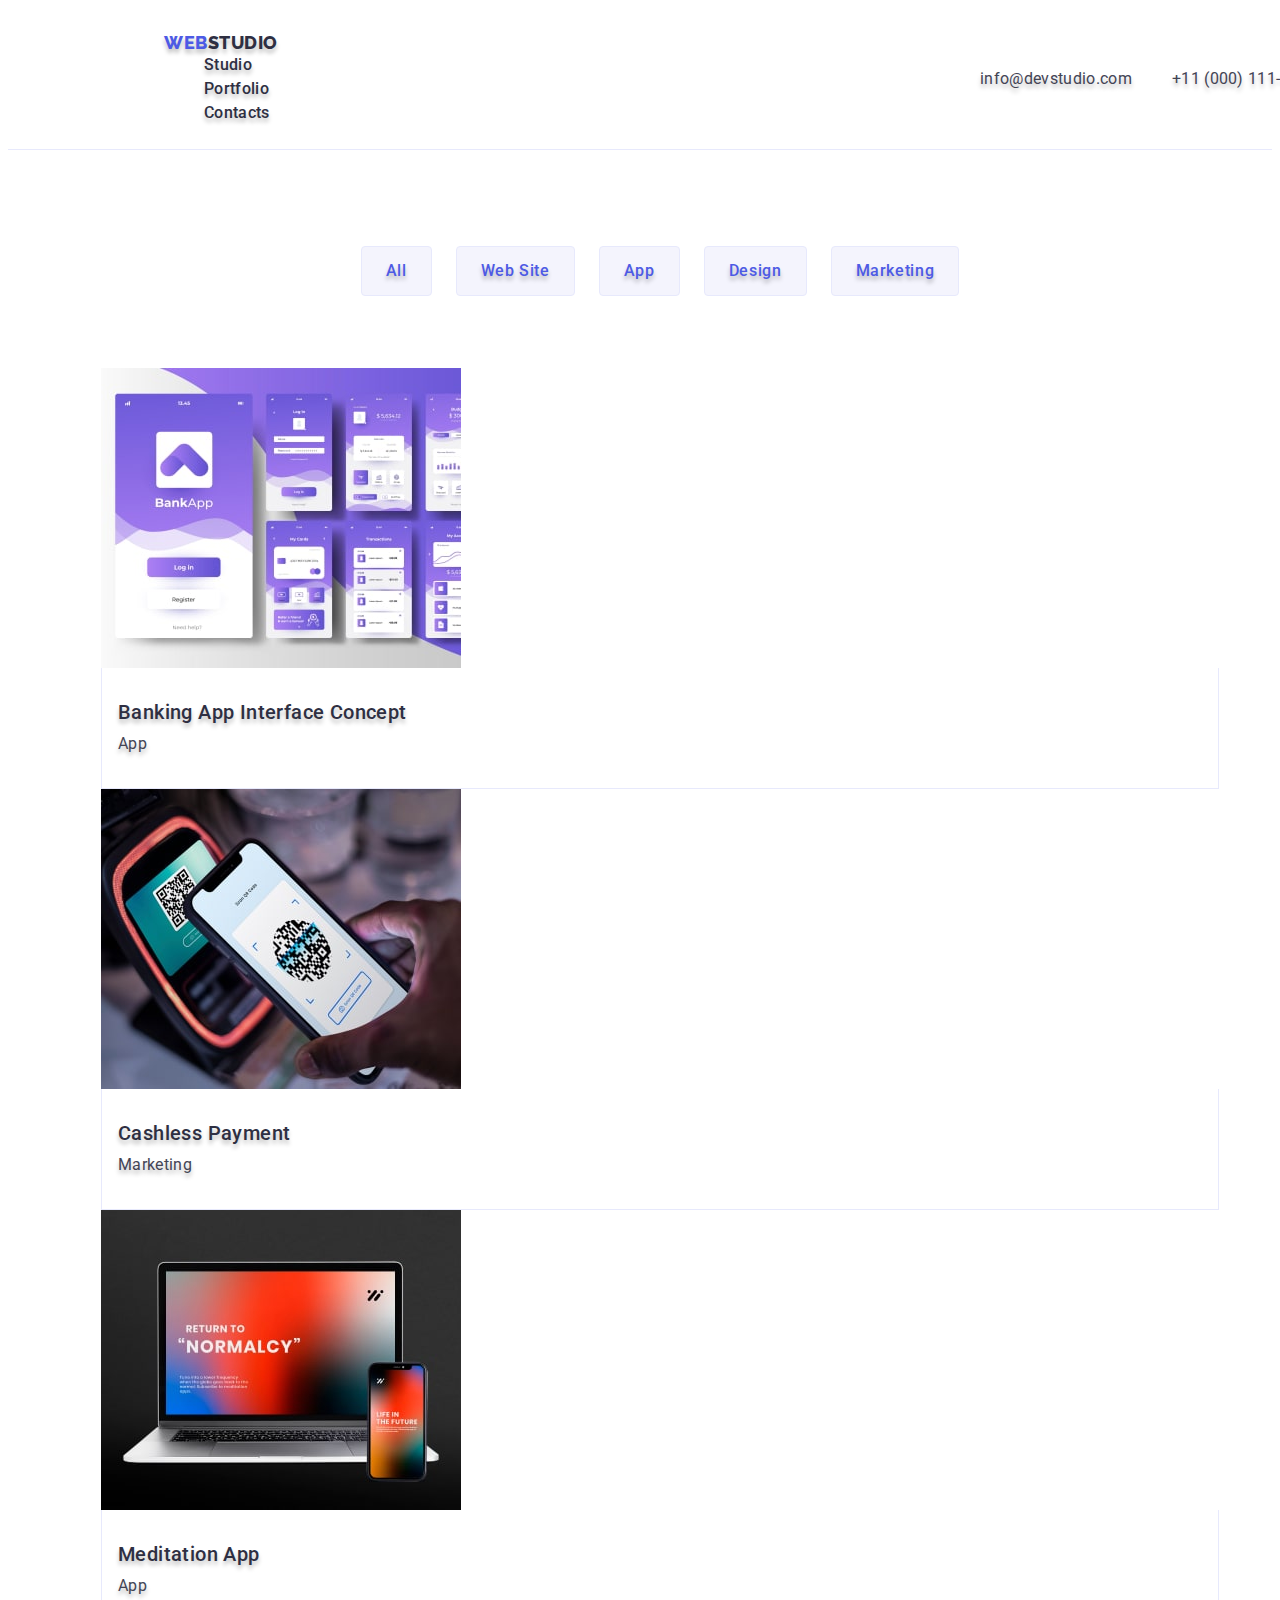
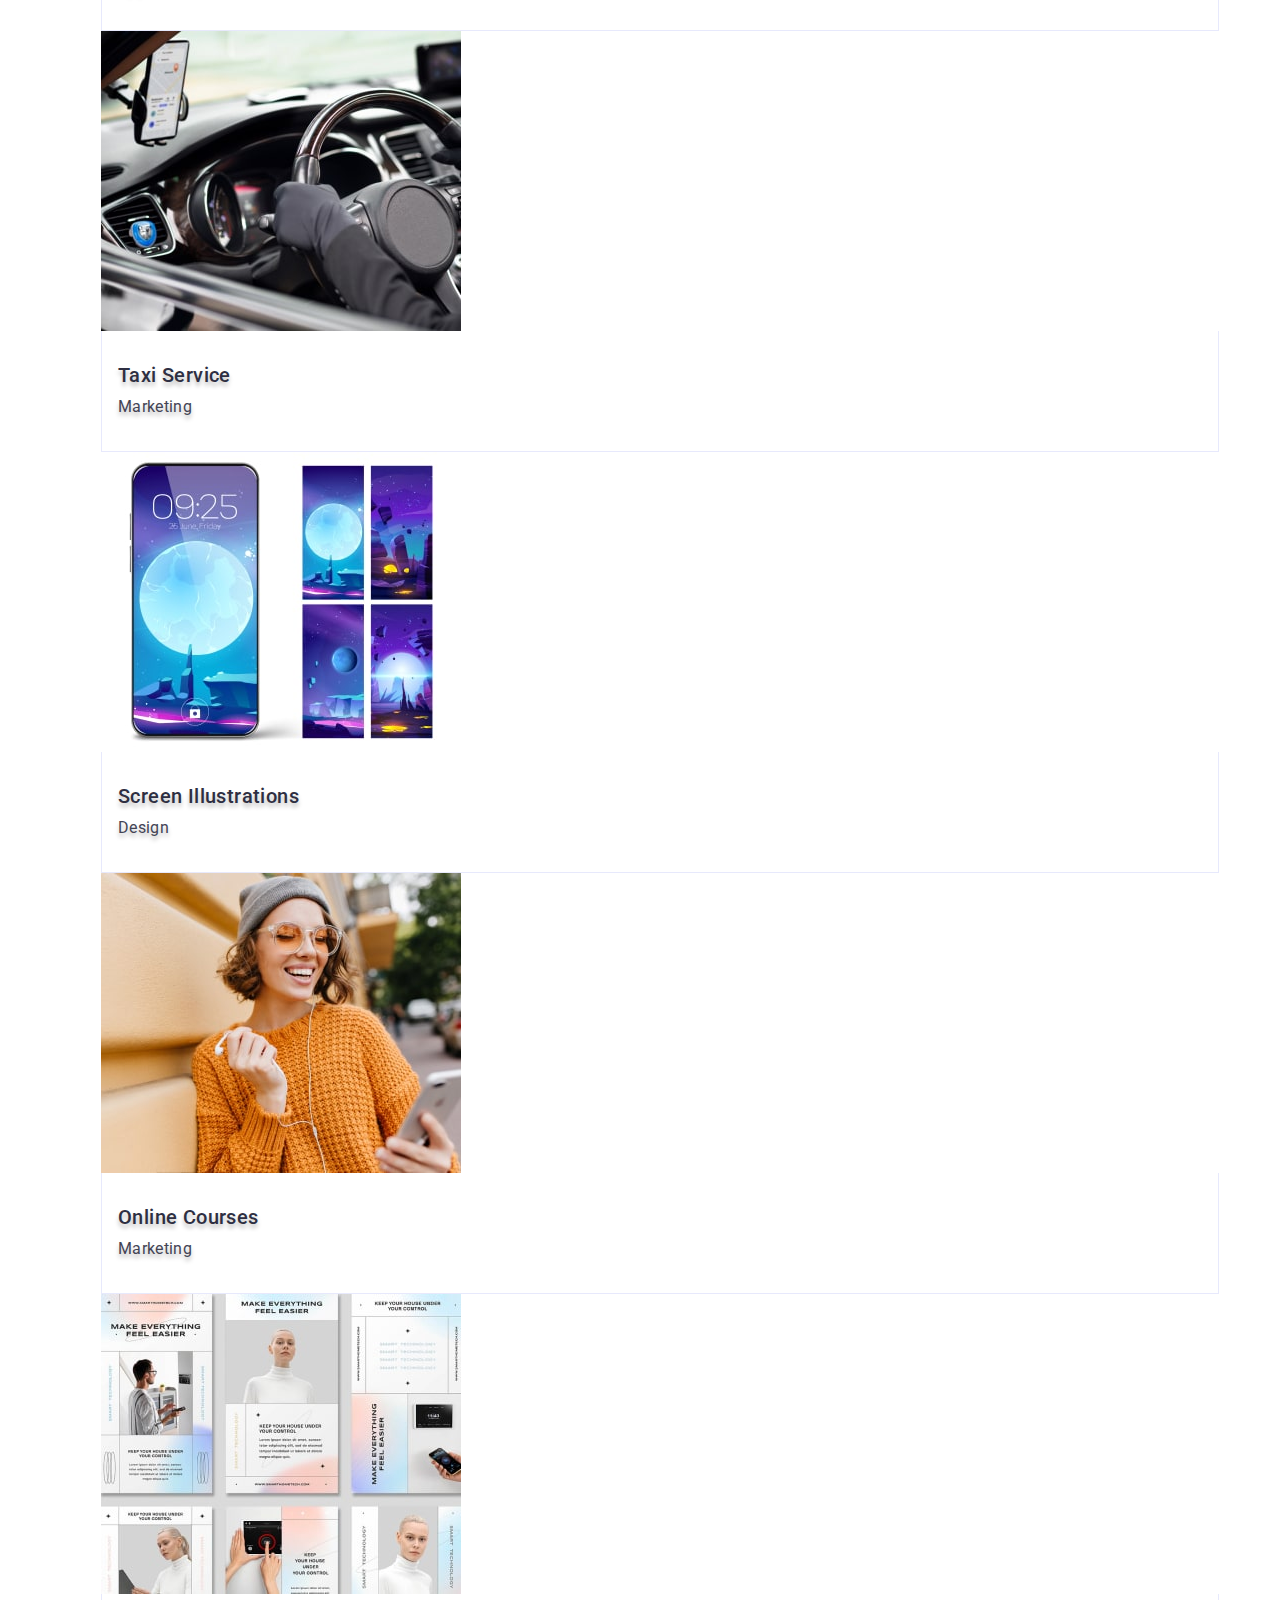
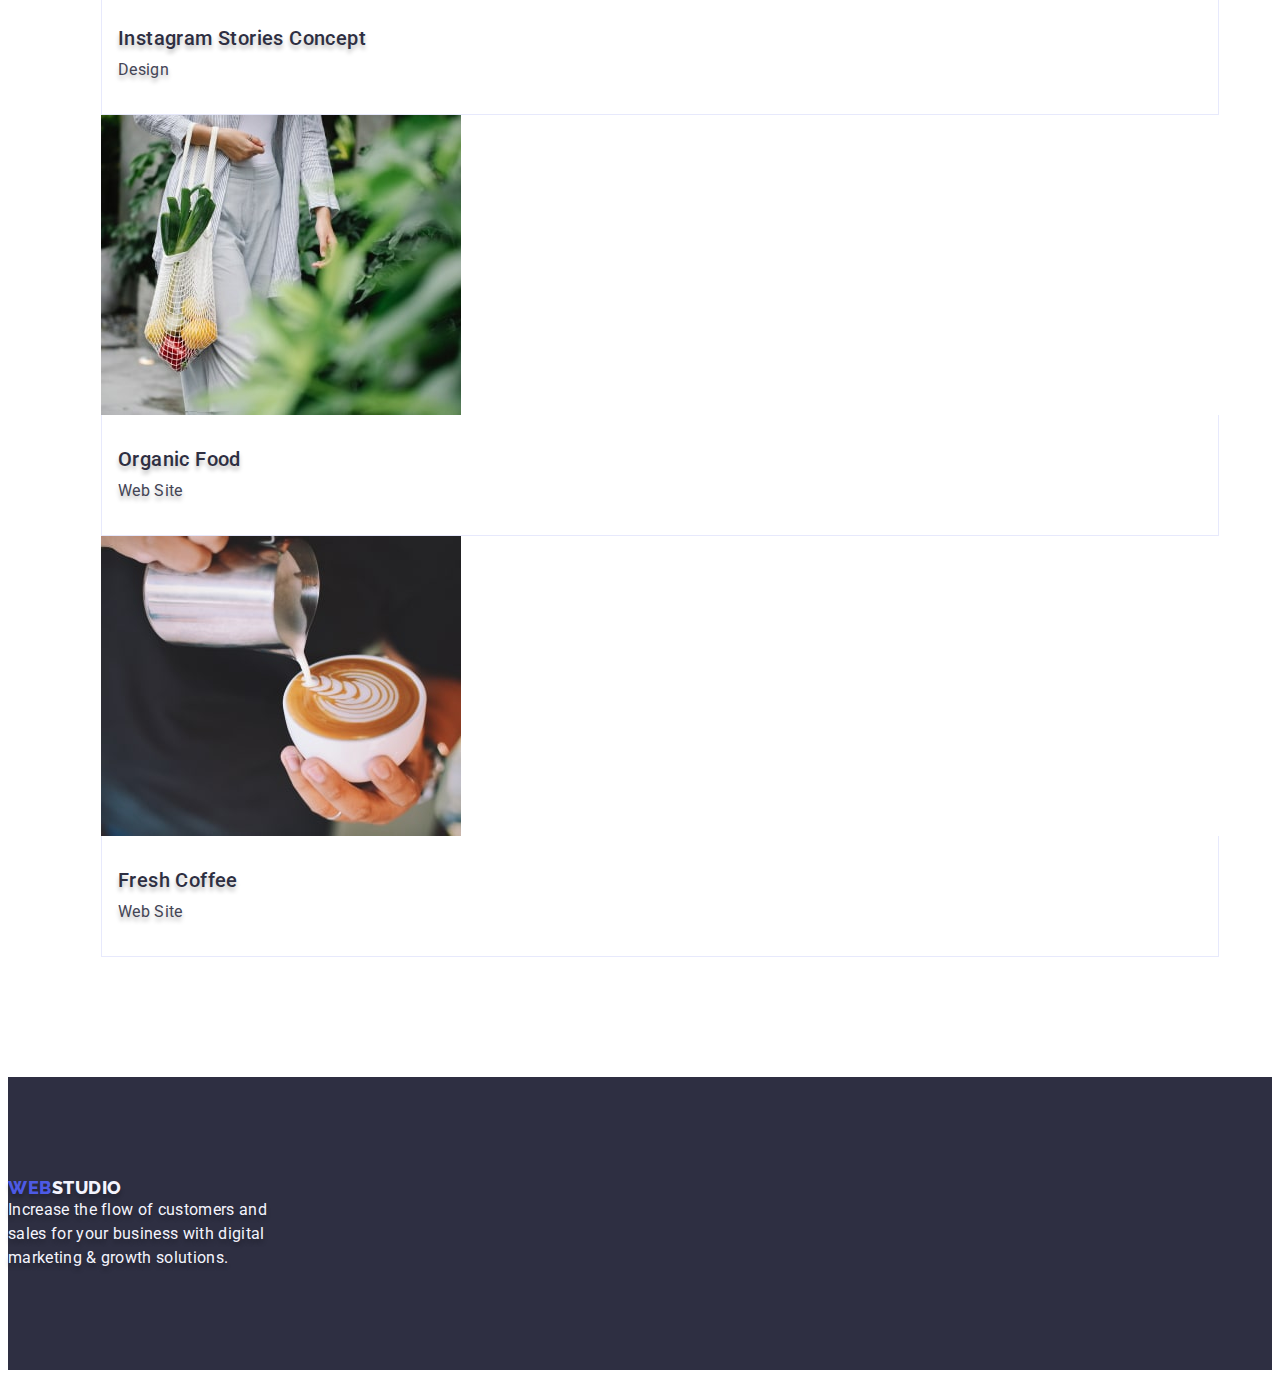
==== commit e2918058: "add dz3-2" ====
--- a/portfolio.html
+++ b/portfolio.html
@@ -25,23 +25,28 @@
     <header class="portfolio-line">
       <!-- Logotype -->
       <div class="container header-container">
-        <nav class="navigation">
-          <a class="style link" href="./index.html"
+        <nav class="portfolio-nav">
+          <a class="portfolio-style link" href="./index.html"
             >Web<span class="logo link">Studio</span></a
           >
           <!-- Menu navigation -->
-          <ul class="menu list">
-            <li class="menu-item">
-              <a class="header-menu link" href="./index.html">Studio</a>
-            </li>
-            <li class="menu-item">
-              <a class="header-menu link" href="./portfolio.html">Portfolio</a>
-            </li>
-            <li class="menu-item">
-              <a class="header-menu link" href="">Contacts</a>
+          <ul class="portfolio-menu list">
+            <li class="portfolio-menu-item">
+              <a class="portfolio-header-menu link" href="./index.html"
+                >Studio</a
+              >
+            </li>
+            <li class="portfolio-menu-item">
+              <a class="portfolio-header-menu link" href="./portfolio.html"
+                >Portfolio</a
+              >
+            </li>
+            <li class="portfolio-menu-item">
+              <a class="portfolio-header-menu link" href="">Contacts</a>
             </li>
           </ul>
         </nav>
+
         <!-- Contacts -->
         <address class="address">
           <ul class="address-contact list">
@@ -82,145 +87,147 @@
               <button type="button" class="portfolio-btn">Marketing</button>
             </li>
           </ul>
+
+          <!-- Section_2_Portfolio -->
+          <ul class="advertising-list list">
+            <li class="advertising-item">
+              <a class="link" href="./portfolio.html">
+                <img
+                  src="./images/maket_bankapp-min.jpg"
+                  alt="Maket Bankapp photo"
+                  width="360"
+                  height="300"
+                />
+                <div class="advertising-portfolio">
+                  <h2 class="advertising-subtitle">
+                    Banking App Interface Concept
+                  </h2>
+                  <p class="advertising-text">App</p>
+                </div>
+              </a>
+            </li>
+            <li class="advertising-item">
+              <a class="link" href="./portfolio.html">
+                <img
+                  src="./images/qrscan-mobil.jpg"
+                  alt="QR-scan Mobil"
+                  width="360"
+                  height="300"
+                />
+                <div class="advertising-portfolio">
+                  <h2 class="advertising-subtitle">Cashless Payment</h2>
+                  <p class="advertising-text">Marketing</p>
+                </div>
+              </a>
+            </li>
+            <li class="advertising-item">
+              <a class="link" href="./portfolio.html">
+                <img
+                  src="./images/pc_and_mobile.jpg"
+                  alt="PC and Mobile"
+                  width="360"
+                  height="300"
+                />
+                <div class="advertising-portfolio">
+                  <h2 class="advertising-subtitle">Meditation App</h2>
+                  <p class="advertising-text">App</p>
+                </div>
+              </a>
+            </li>
+
+            <!-- Section_3_Portfolio -->
+
+            <li class="advertising-item">
+              <a class="link" href="./portfolio.html">
+                <img
+                  src="./images/autogps.jpg"
+                  alt="Taxi"
+                  width="360"
+                  height="300"
+                />
+                <div class="advertising-portfolio">
+                  <h2 class="advertising-subtitle">Taxi Service</h2>
+                  <p class="advertising-text">Marketing</p>
+                </div></a
+              >
+            </li>
+            <li class="advertising-item">
+              <a class="link" href="./portfolio.html">
+                <img
+                  src="./images/mobile_phone_theme.jpg"
+                  alt="Mobile Theme"
+                  width="360"
+                  height="300"
+                />
+                <div class="advertising-portfolio">
+                  <h2 class="advertising-subtitle">Screen Illustrations</h2>
+                  <p class="advertising-text">Design</p>
+                </div></a
+              >
+            </li>
+            <li class="advertising-item">
+              <a class="link" href="./portfolio.html">
+                <img
+                  src="./images/girl_and_phone.jpg"
+                  alt="girl and WiFi"
+                  width="360"
+                  height="300"
+                />
+                <div class="advertising-portfolio">
+                  <h2 class="advertising-subtitle">Online Courses</h2>
+                  <p class="advertising-text">Marketing</p>
+                </div></a
+              >
+            </li>
+
+            <!-- Section_4_Portfolio -->
+
+            <li class="advertising-item">
+              <a class="link" href="./portfolio.html">
+                <img
+                  src="./images/smart_house.jpg"
+                  alt="Smart House"
+                  width="360"
+                  height="300"
+                />
+                <div class="advertising-portfolio">
+                  <h2 class="advertising-subtitle">
+                    Instagram Stories Concept
+                  </h2>
+                  <p class="advertising-text">Design</p>
+                </div></a
+              >
+            </li>
+            <li class="advertising-item">
+              <a class="link" href="./portfolio.html">
+                <img
+                  src="./images/products.jpg"
+                  alt="Products"
+                  width="360"
+                  height="300"
+                />
+                <div class="advertising-portfolio">
+                  <h2 class="advertising-subtitle">Organic Food</h2>
+                  <p class="advertising-text">Web Site</p>
+                </div></a
+              >
+            </li>
+            <li class="advertising-item">
+              <a class="link" href="./portfolio.html">
+                <img
+                  src="./images/cappuccino.jpg"
+                  alt="Cappuccino"
+                  width="360"
+                  height="300"
+                />
+                <div class="advertising-portfolio">
+                  <h2 class="advertising-subtitle">Fresh Coffee</h2>
+                  <p class="advertising-text">Web Site</p>
+                </div></a
+              >
+            </li>
+          </ul>
         </div>
-        <!-- Section_2_Portfolio -->
-        <ul class="advertising-list list">
-          <li class="advertising-item">
-            <a class="link" href="./portfolio.html">
-              <img
-                src="./images/maket_bankapp-min.jpg"
-                alt="Maket Bankapp photo"
-                width="360"
-                height="300"
-              />
-
-              <div class="advertising-portfolio">
-                <h2 class="advertising-subtitle">
-                  Banking App Interface Concept
-                </h2>
-                <p class="advertising-text">App</p>
-              </div>
-            </a>
-          </li>
-          <li class="advertising-item">
-            <a class="link" href="./portfolio.html">
-              <img
-                src="./images/qrscan-mobil.jpg"
-                alt="QR-scan Mobil"
-                width="360"
-                height="300"
-              />
-              <div class="advertising-portfolio">
-                <h2 class="advertising-subtitle">Cashless Payment</h2>
-                <p class="advertising-text">Marketing</p>
-              </div>
-            </a>
-          </li>
-          <li class="advertising-item">
-            <a class="link" href="./portfolio.html">
-              <img
-                src="./images/pc_and_mobile.jpg"
-                alt="PC and Mobile"
-                width="360"
-                height="300"
-              />
-              <div class="advertising-portfolio">
-                <h2 class="advertising-subtitle">Meditation App</h2>
-                <p class="advertising-text">App</p>
-              </div>
-            </a>
-          </li>
-
-          <!-- Section_3_Portfolio -->
-
-          <li class="advertising-item">
-            <a class="link" href="./portfolio.html">
-              <img
-                src="./images/autogps.jpg"
-                alt="Taxi"
-                width="360"
-                height="300"
-              />
-              <div class="advertising-portfolio">
-                <h2 class="advertising-subtitle">Taxi Service</h2>
-                <p class="advertising-text">Marketing</p>
-              </div></a
-            >
-          </li>
-          <li class="advertising-item">
-            <a class="link" href="./portfolio.html">
-              <img
-                src="./images/mobile_phone_theme.jpg"
-                alt="Mobile Theme"
-                width="360"
-                height="300"
-              />
-              <div class="advertising-portfolio">
-                <h2 class="advertising-subtitle">Screen Illustrations</h2>
-                <p class="advertising-text">Design</p>
-              </div></a
-            >
-          </li>
-          <li class="advertising-item">
-            <a class="link" href="./portfolio.html">
-              <img
-                src="./images/girl_and_phone.jpg"
-                alt="girl and WiFi"
-                width="360"
-                height="300"
-              />
-              <div class="advertising-portfolio">
-                <h2 class="advertising-subtitle">Online Courses</h2>
-                <p class="advertising-text">Marketing</p>
-              </div></a
-            >
-          </li>
-
-          <!-- Section_4_Portfolio -->
-
-          <li class="advertising-item">
-            <a class="link" href="./portfolio.html">
-              <img
-                src="./images/smart_house.jpg"
-                alt="Smart House"
-                width="360"
-                height="300"
-              />
-              <div class="advertising-portfolio">
-                <h2 class="advertising-subtitle">Instagram Stories Concept</h2>
-                <p class="advertising-text">Design</p>
-              </div></a
-            >
-          </li>
-          <li class="advertising-item">
-            <a class="link" href="./portfolio.html">
-              <img
-                src="./images/products.jpg"
-                alt="Products"
-                width="360"
-                height="300"
-              />
-              <div class="advertising-portfolio">
-                <h2 class="advertising-subtitle">Organic Food</h2>
-                <p class="advertising-text">Web Site</p>
-              </div></a
-            >
-          </li>
-          <li class="advertising-item">
-            <a class="link" href="./portfolio.html">
-              <img
-                src="./images/cappuccino.jpg"
-                alt="Cappuccino"
-                width="360"
-                height="300"
-              />
-              <div class="advertising-portfolio">
-                <h2 class="advertising-subtitle">Fresh Coffee</h2>
-                <p class="advertising-text">Web Site</p>
-              </div></a
-            >
-          </li>
-        </ul>
       </section>
     </main>
     <!-- Footer Portfolio  -->
--- a/css/styles.css
+++ b/css/styles.css
@@ -59,7 +59,7 @@
 
 .container {
   width: 100px;
-  min-width: 1440px;
+  min-width: 1158px;
   padding-left: 15px;
   padding-right: 15px;
   margin: 0 auto;
@@ -83,6 +83,7 @@
   background-color: var(--color-white);
   padding-top: 24px;
   padding-bottom: 24px;
+  border-bottom: 1px solid var(--color-cornflower);
 }
 .navigation {
   display: flex;
@@ -96,7 +97,7 @@
   text-transform: uppercase;
   font-weight: 800;
   line-height: 1.17;
-
+  margin-right: 76px;
   color: var(--color-iris);
   letter-spacing: 0.03em;
   text-shadow: 0px 4px 4px rgba(0, 0, 0, 0.25);
@@ -133,11 +134,12 @@
   display: flex;
   flex-direction: row;
   align-items: flex-start;
-  margin: 0 76px;
+  gap: 40px;
 }
 .menu-item {
 }
 .header-menu {
+  padding: 24px 0;
   text-transform: capitalize;
   font-weight: 500;
   font-size: 16px;
@@ -188,6 +190,8 @@
 /** Заливка банера */
 .banner-hero {
   min-height: 600px;
+  padding-top: 188px;
+  padding-bottom: 188px;
 }
 
 .hero-container {
@@ -206,8 +210,6 @@
   letter-spacing: 0.02em;
   max-width: 496px;
   margin: 0 auto;
-  padding-top: 188px;
-  padding-bottom: 188px;
   color: var(--color-white);
   text-shadow: 0px 4px 4px rgba(0, 0, 0, 0.25);
 }
@@ -219,6 +221,11 @@
   font-size: 16px;
   line-height: 1.5;
   letter-spacing: 0.04em;
+  display: block;
+  min-width: 169px;
+  height: 56px;
+  border: none;
+  border-radius: 4px;
   display: flex;
   flex-direction: row;
   align-items: flex-start;
@@ -245,7 +252,11 @@
 }
 /** Секція 2 Бенефис */
 .benefits {
+  padding-top: 120px;
+  padding-bottom: 120px;
   filter: drop-shadow(0px 4px 4px rgba(0, 0, 0, 0.25));
+}
+.benefits-container {
 }
 .benefits-list {
   display: flex;
@@ -253,12 +264,13 @@
   padding-top: 120px;
   padding-bottom: 120px;
   margin: 0 156px;
+  gap: 24px;
 }
 .benefits-item {
   display: flex;
   flex-direction: column;
   align-items: flex-start;
-  width: calc((100-72px) / 4);
+  width: calc((100%-72px) / 4);
   padding: 0px;
   gap: 8px;
 }
@@ -272,6 +284,7 @@
   flex: none;
   order: 0;
   flex-grow: 0;
+  margin-bottom: 8px;
 }
 .benefits-text {
   font-size: 16px;
@@ -285,12 +298,12 @@
 }
 /** Секція 3 digital */
 .digital {
+  padding-bottom: 120px;
   filter: drop-shadow(0px 4px 4px rgba(0, 0, 0, 0.25));
 }
 
 .container-digital {
   display: block;
-  padding-bottom: 120px;
   margin: 0 auto;
 }
 .digital-title {
@@ -306,20 +319,25 @@
 }
 .digital-list {
   display: flex;
-  width: calc((100%-48) / 3);
   align-items: center;
   gap: 24px;
-
   padding: 0 156px;
 }
 .digital-item {
+  width: calc((100%-48) / 3);
 }
 /** Секція 4 Команда */
 .team {
+  padding: 120px 0;
   background-color: var(--color-cloud);
   filter: drop-shadow(0px 4px 4px rgba(0, 0, 0, 0.25));
 }
+
+.team-container {
+}
+
 .team-title {
+  margin-bottom: 72px;
   text-align: center;
   font-weight: 700;
   font-size: 36px;
@@ -331,11 +349,22 @@
   text-shadow: 0px 4px 4px rgba(0, 0, 0, 0.25);
 }
 .team-list {
-}
+  display: flex;
+  gap: 24px;
+}
+
+.our-team {
+  padding: 32px 16px;
+}
+
 .team-item {
+  width: calc((100% - 72px) / 4);
+  border-radius: 0px 0px 4px 4px;
   background-color: var(--color-white);
 }
 .team-subtitle {
+  text-align: center;
+  margin-bottom: 8px;
   font-weight: 500;
   font-size: 20px;
   line-height: 1.2;
@@ -344,6 +373,7 @@
   text-shadow: 0px 4px 4px rgba(0, 0, 0, 0.25);
 }
 .team-text {
+  text-align: center;
   font-size: 16px;
   line-height: 1.5;
   letter-spacing: 0.02em;
@@ -353,10 +383,17 @@
 
 /** Абзац у футері */
 .footer {
+  padding: 100px 0;
   background-color: var(--color-grey);
 }
 
+.footer-container {
+  display: inline-block;
+  margin-bottom: 16px;
+}
+
 .footer-text {
+  max-width: 264px;
   font-size: 16px;
   line-height: 1.5;
   letter-spacing: 0.02em;
@@ -367,6 +404,7 @@
 
 /*? Шапка портфоліо */
 .portfolio-line {
+  border-bottom: 1px solid var(--color-cornflower);
   padding-top: 24px;
   padding-bottom: 24px;
   background-color: var(--color-white);
@@ -415,6 +453,10 @@
 .portfolio-hero {
 }
 .portfolio-list {
+  display: flex;
+  justify-content: center;
+  gap: 24px;
+  margin-bottom: 72px;
 }
 .portfolio-item {
 }
@@ -430,8 +472,10 @@
   display: flex;
   flex-direction: row;
   align-items: flex-start;
-  padding: 0px;
+  padding: 12px 24px;
+  border: 1px solid var(--color-cornflower);
   gap: 24px;
+  border-radius: 4px;
   flex-wrap: wrap;
   justify-content: center;
   text-align: center;
@@ -441,6 +485,7 @@
 .portfolio-btn:focus {
   color: var(--color-white);
   background-color: var(--color-ocean);
+  border: 1px solid transparent;
   cursor: pointer;
 }
 .portfolio-btn:active {
@@ -452,12 +497,16 @@
 }
 /*? Секція 2 Реклама Портфоліо*/
 .advertising {
-}
-.visually-hidden {
-}
+  padding-top: 96px;
+  padding-bottom: 120px;
+}
+
 .advertising-list {
+  display: flex;
+  flex-wrap: wrap;
   display: block;
   column-gap: 24px;
+  row-gap: 48px;
 }
 .advertising-item {
   width: calc((100%-48px) / 3);
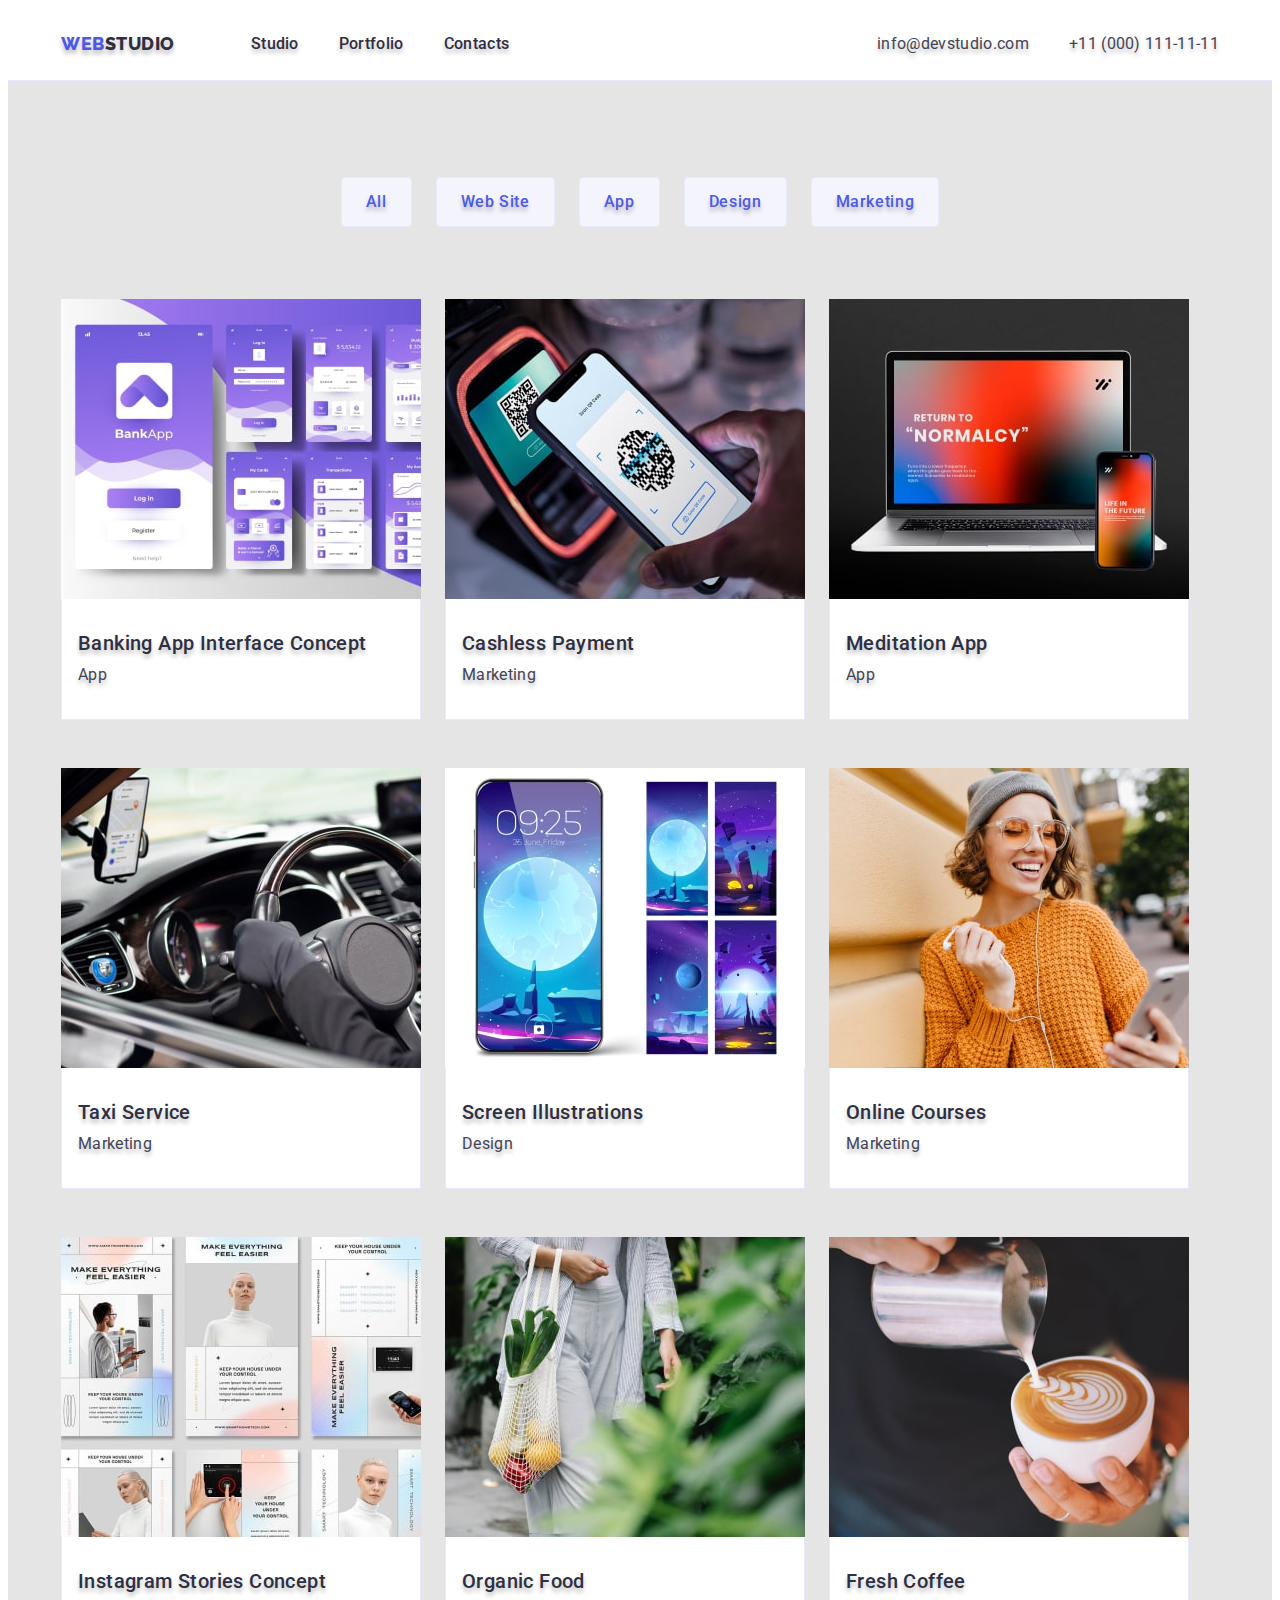
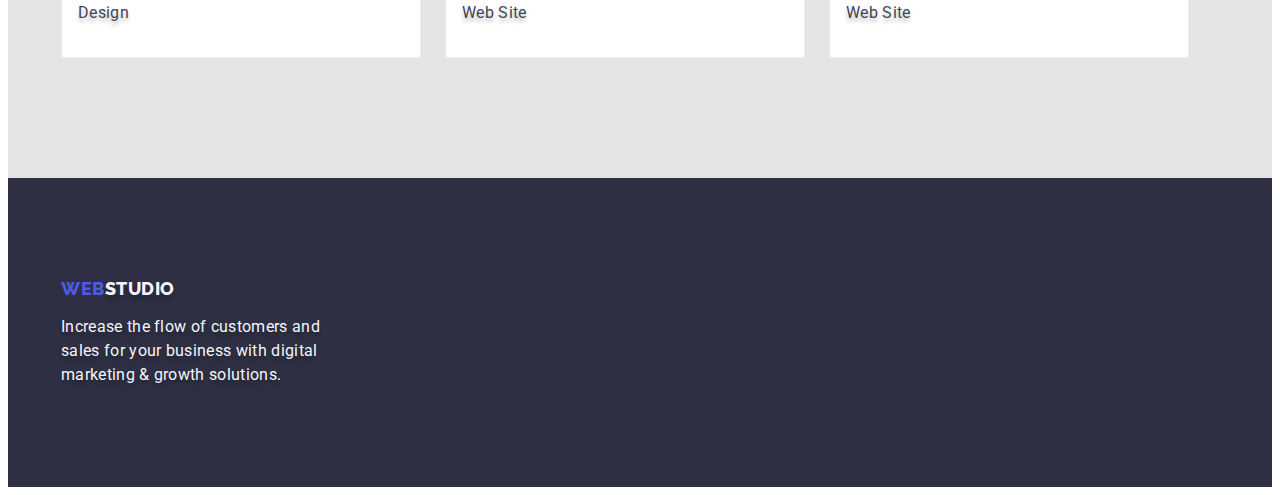
==== commit e3c61f02: "homework3" ====
--- a/portfolio.html
+++ b/portfolio.html
@@ -22,31 +22,26 @@
   </head>
   <body>
     <!-- Head_Portfolio -->
-    <header class="portfolio-line">
+    <header class="header">
       <!-- Logotype -->
       <div class="container header-container">
-        <nav class="portfolio-nav">
-          <a class="portfolio-style link" href="./index.html"
+        <nav class="navigation">
+          <a class="style link" href="./index.html"
             >Web<span class="logo link">Studio</span></a
           >
           <!-- Menu navigation -->
-          <ul class="portfolio-menu list">
-            <li class="portfolio-menu-item">
-              <a class="portfolio-header-menu link" href="./index.html"
-                >Studio</a
-              >
-            </li>
-            <li class="portfolio-menu-item">
-              <a class="portfolio-header-menu link" href="./portfolio.html"
-                >Portfolio</a
-              >
-            </li>
-            <li class="portfolio-menu-item">
-              <a class="portfolio-header-menu link" href="">Contacts</a>
+          <ul class="menu list">
+            <li class="menu-item">
+              <a class="header-menu link" href="./index.html">Studio</a>
+            </li>
+            <li class="menu-item">
+              <a class="header-menu link" href="./portfolio.html">Portfolio</a>
+            </li>
+            <li class="menu-item">
+              <a class="header-menu link" href="">Contacts</a>
             </li>
           </ul>
         </nav>
-
         <!-- Contacts -->
         <address class="address">
           <ul class="address-contact list">
@@ -232,13 +227,15 @@
     </main>
     <!-- Footer Portfolio  -->
     <footer class="footer">
-      <a class="style link" href="./index.html"
-        >Web<span class="logo-footer link">Studio</span></a
-      >
-      <p class="footer-text">
-        Increase the flow of customers and sales for your business with digital
-        marketing & growth solutions.
-      </p>
+      <div class="container footer-container">
+        <a class="style-footer link" href="./index.html"
+          >Web<span class="logo-footer link">Studio</span></a
+        >
+        <p class="footer-text">
+          Increase the flow of customers and sales for your business with
+          digital marketing & growth solutions.
+        </p>
+      </div>
     </footer>
   </body>
 </html>
--- a/css/styles.css
+++ b/css/styles.css
@@ -9,6 +9,7 @@
   --color-grey: #2e2f42;
   --color-white: #ffffff;
   --color-dairy: #fcfcfc;
+  --light-background: #e5e5e5;
 }
 
 .visually-hidden {
@@ -47,57 +48,49 @@
 ul {
   margin-top: 0;
   margin-bottom: 0;
-  gap: 40px;
+  padding-left: 0;
 }
 
 img {
-  display: flex;
   display: block;
-  max-width: 100%;
-  height: auto;
 }
 
 .container {
   width: 100px;
   min-width: 1158px;
-  padding-left: 15px;
-  padding-right: 15px;
+  padding: 0 15px;
   margin: 0 auto;
 }
 .header-container {
   display: flex;
   justify-content: space-between;
-  padding-left: 156px;
-  padding-right: 156px;
-  align-items: center;
 }
 .link {
   text-decoration: none;
 }
 
 .list {
-  list-style: none;
+  list-style-type: none;
 }
 
 .header {
   background-color: var(--color-white);
-  padding-top: 24px;
-  padding-bottom: 24px;
   border-bottom: 1px solid var(--color-cornflower);
 }
 .navigation {
   display: flex;
+  justify-content: space-between;
   align-items: center;
 }
 /**Оформлення логотипу */
 .style {
   font-family: 'Raleway', sans-serif;
-  font-style: normal;
   font-size: 18px;
   text-transform: uppercase;
   font-weight: 800;
   line-height: 1.17;
   margin-right: 76px;
+  display: inline-block;
   color: var(--color-iris);
   letter-spacing: 0.03em;
   text-shadow: 0px 4px 4px rgba(0, 0, 0, 0.25);
@@ -130,17 +123,14 @@
 
 .menu {
   font-family: 'Roboto', sans-serif;
-  font-style: normal;
-  display: flex;
-  flex-direction: row;
-  align-items: flex-start;
+  display: flex;
+  flex-grow: 1;
   gap: 40px;
 }
 .menu-item {
+  padding: 24px 0;
 }
 .header-menu {
-  padding: 24px 0;
-  text-transform: capitalize;
   font-weight: 500;
   font-size: 16px;
   line-height: 1.5;
@@ -162,16 +152,15 @@
 }
 .address-contact {
   display: flex;
-  align-items: center;
+  margin-left: 0;
   gap: 40px;
 }
 
 .address-item {
+  padding: 24px 0;
 }
 .contact {
   font-family: 'Roboto', sans-serif;
-  font-style: normal;
-  font-weight: 400;
   font-size: 16px;
   line-height: 1.5;
   letter-spacing: 0.02em;
@@ -189,16 +178,11 @@
 }
 /** Заливка банера */
 .banner-hero {
-  min-height: 600px;
-  padding-top: 188px;
-  padding-bottom: 188px;
+  padding: 188px 0;
+  background-color: var(--color-grey);
 }
 
 .hero-container {
-  width: 1440px;
-
-  left: 0px;
-  top: 72px;
   background-color: var(--color-grey);
 }
 /** Текст банера */
@@ -209,14 +193,15 @@
   text-align: center;
   letter-spacing: 0.02em;
   max-width: 496px;
-  margin: 0 auto;
+  margin-bottom: 48px;
+  margin-left: auto;
+  margin-right: auto;
   color: var(--color-white);
   text-shadow: 0px 4px 4px rgba(0, 0, 0, 0.25);
 }
 /** Кнопка банера */
 .hero-btn {
   font-family: 'Roboto', sans-serif;
-  font-style: normal;
   font-weight: 500;
   font-size: 16px;
   line-height: 1.5;
@@ -226,11 +211,10 @@
   height: 56px;
   border: none;
   border-radius: 4px;
-  display: flex;
-  flex-direction: row;
-  align-items: flex-start;
+  margin: 0 auto;
   padding: 16px 32px;
   gap: 10px;
+  box-shadow: 0px 4px 4px rgba(0, 0, 0, 0.15);
   color: var(--color-white);
   background-color: var(--color-iris);
   cursor: pointer;
@@ -251,29 +235,26 @@
   background-color: var(--color-ocean);
 }
 /** Секція 2 Бенефис */
+
 .benefits {
   padding-top: 120px;
   padding-bottom: 120px;
+  background: var(--light-background);
   filter: drop-shadow(0px 4px 4px rgba(0, 0, 0, 0.25));
 }
+
 .benefits-container {
 }
+
 .benefits-list {
   display: flex;
-  min-width: 1128px;
-  padding-top: 120px;
-  padding-bottom: 120px;
-  margin: 0 156px;
   gap: 24px;
 }
+
 .benefits-item {
-  display: flex;
-  flex-direction: column;
-  align-items: flex-start;
   width: calc((100%-72px) / 4);
-  padding: 0px;
-  gap: 8px;
-}
+}
+
 .benefits-subtitle {
   font-weight: 500;
   font-size: 20px;
@@ -281,24 +262,20 @@
   letter-spacing: 0.02em;
   color: var(--color-grey);
   text-shadow: 0px 4px 4px rgba(0, 0, 0, 0.25);
-  flex: none;
-  order: 0;
-  flex-grow: 0;
   margin-bottom: 8px;
 }
+
 .benefits-text {
   font-size: 16px;
   line-height: 1.5;
   letter-spacing: 0.02em;
   color: var(--color-slate);
   text-shadow: 0px 4px 4px rgba(0, 0, 0, 0.25);
-  flex: none;
-  order: 1;
-  flex-grow: 0;
 }
 /** Секція 3 digital */
 .digital {
   padding-bottom: 120px;
+  background: var(--light-background);
   filter: drop-shadow(0px 4px 4px rgba(0, 0, 0, 0.25));
 }
 
@@ -319,9 +296,7 @@
 }
 .digital-list {
   display: flex;
-  align-items: center;
   gap: 24px;
-  padding: 0 156px;
 }
 .digital-item {
   width: calc((100%-48) / 3);
@@ -345,7 +320,6 @@
   letter-spacing: 0.02em;
   text-transform: capitalize;
   color: var(--color-grey);
-
   text-shadow: 0px 4px 4px rgba(0, 0, 0, 0.25);
 }
 .team-list {
@@ -388,6 +362,17 @@
 }
 
 .footer-container {
+}
+
+.style-footer {
+  font-family: 'Raleway', sans-serif;
+  font-weight: 800;
+  font-size: 18px;
+  line-height: 1.17;
+  letter-spacing: 0.03em;
+  color: var(--color-iris);
+  text-transform: uppercase;
+  margin-right: 76px;
   display: inline-block;
   margin-bottom: 16px;
 }
@@ -402,15 +387,6 @@
 }
 /*? Сторінка Портфоліо */
 
-/*? Шапка портфоліо */
-.portfolio-line {
-  border-bottom: 1px solid var(--color-cornflower);
-  padding-top: 24px;
-  padding-bottom: 24px;
-  background-color: var(--color-white);
-}
-.portfolio-nav {
-}
 /*? Логотип портфоліо */
 .portfolio-style {
   font-family: 'Raleway', sans-serif;
@@ -419,13 +395,17 @@
   text-transform: uppercase;
   font-weight: 800;
   line-height: 1.17;
+  margin-right: 76px;
   color: var(--color-iris);
   letter-spacing: 0.03em;
   text-shadow: 0px 4px 4px rgba(0, 0, 0, 0.25);
 }
 .portfolio-menu {
+  display: flex;
+  gap: 40px;
 }
 .portfolio-menu-item {
+  padding: 24px 0;
 }
 .portfolio-header-menu {
   font-family: 'Roboto', sans-serif;
@@ -462,52 +442,47 @@
 }
 .portfolio-btn {
   font-family: 'Roboto', sans-serif;
-  font-style: normal;
   font-weight: 500;
   font-size: 16px;
   line-height: 1.5;
   color: var(--color-iris);
   text-shadow: 0px 4px 4px rgba(0, 0, 0, 0.25);
   background-color: var(--color-cloud);
-  display: flex;
-  flex-direction: row;
-  align-items: flex-start;
+  cursor: pointer;
+  align-content: center;
   padding: 12px 24px;
   border: 1px solid var(--color-cornflower);
-  gap: 24px;
   border-radius: 4px;
+  letter-spacing: 0.04em;
+}
+.portfolio-btn:hover,
+.portfolio-btn:focus {
+  color: var(--color-white);
+  background-color: var(--color-ocean);
+  border: 1px solid transparent;
+}
+.portfolio-btn:active {
+  color: var(--color-white);
+  background-color: var(--color-ocean);
+  text-shadow: 0px 4px 4px rgba(0, 0, 0, 0.25);
+}
+/*? Секція 2 Реклама Портфоліо*/
+.advertising {
+  display: flex;
   flex-wrap: wrap;
   justify-content: center;
-  text-align: center;
-  letter-spacing: 0.04em;
-}
-.portfolio-btn:hover,
-.portfolio-btn:focus {
-  color: var(--color-white);
-  background-color: var(--color-ocean);
-  border: 1px solid transparent;
-  cursor: pointer;
-}
-.portfolio-btn:active {
-  color: var(--color-white);
-  background-color: var(--color-ocean);
-
-  cursor: pointer;
-  text-shadow: 0px 4px 4px rgba(0, 0, 0, 0.25);
-}
-/*? Секція 2 Реклама Портфоліо*/
-.advertising {
   padding-top: 96px;
   padding-bottom: 120px;
+  background: var(--light-background);
 }
 
 .advertising-list {
-  display: flex;
   flex-wrap: wrap;
-  display: block;
+  display: flex;
   column-gap: 24px;
   row-gap: 48px;
 }
+
 .advertising-item {
   width: calc((100%-48px) / 3);
   background-color: var(--color-white);
